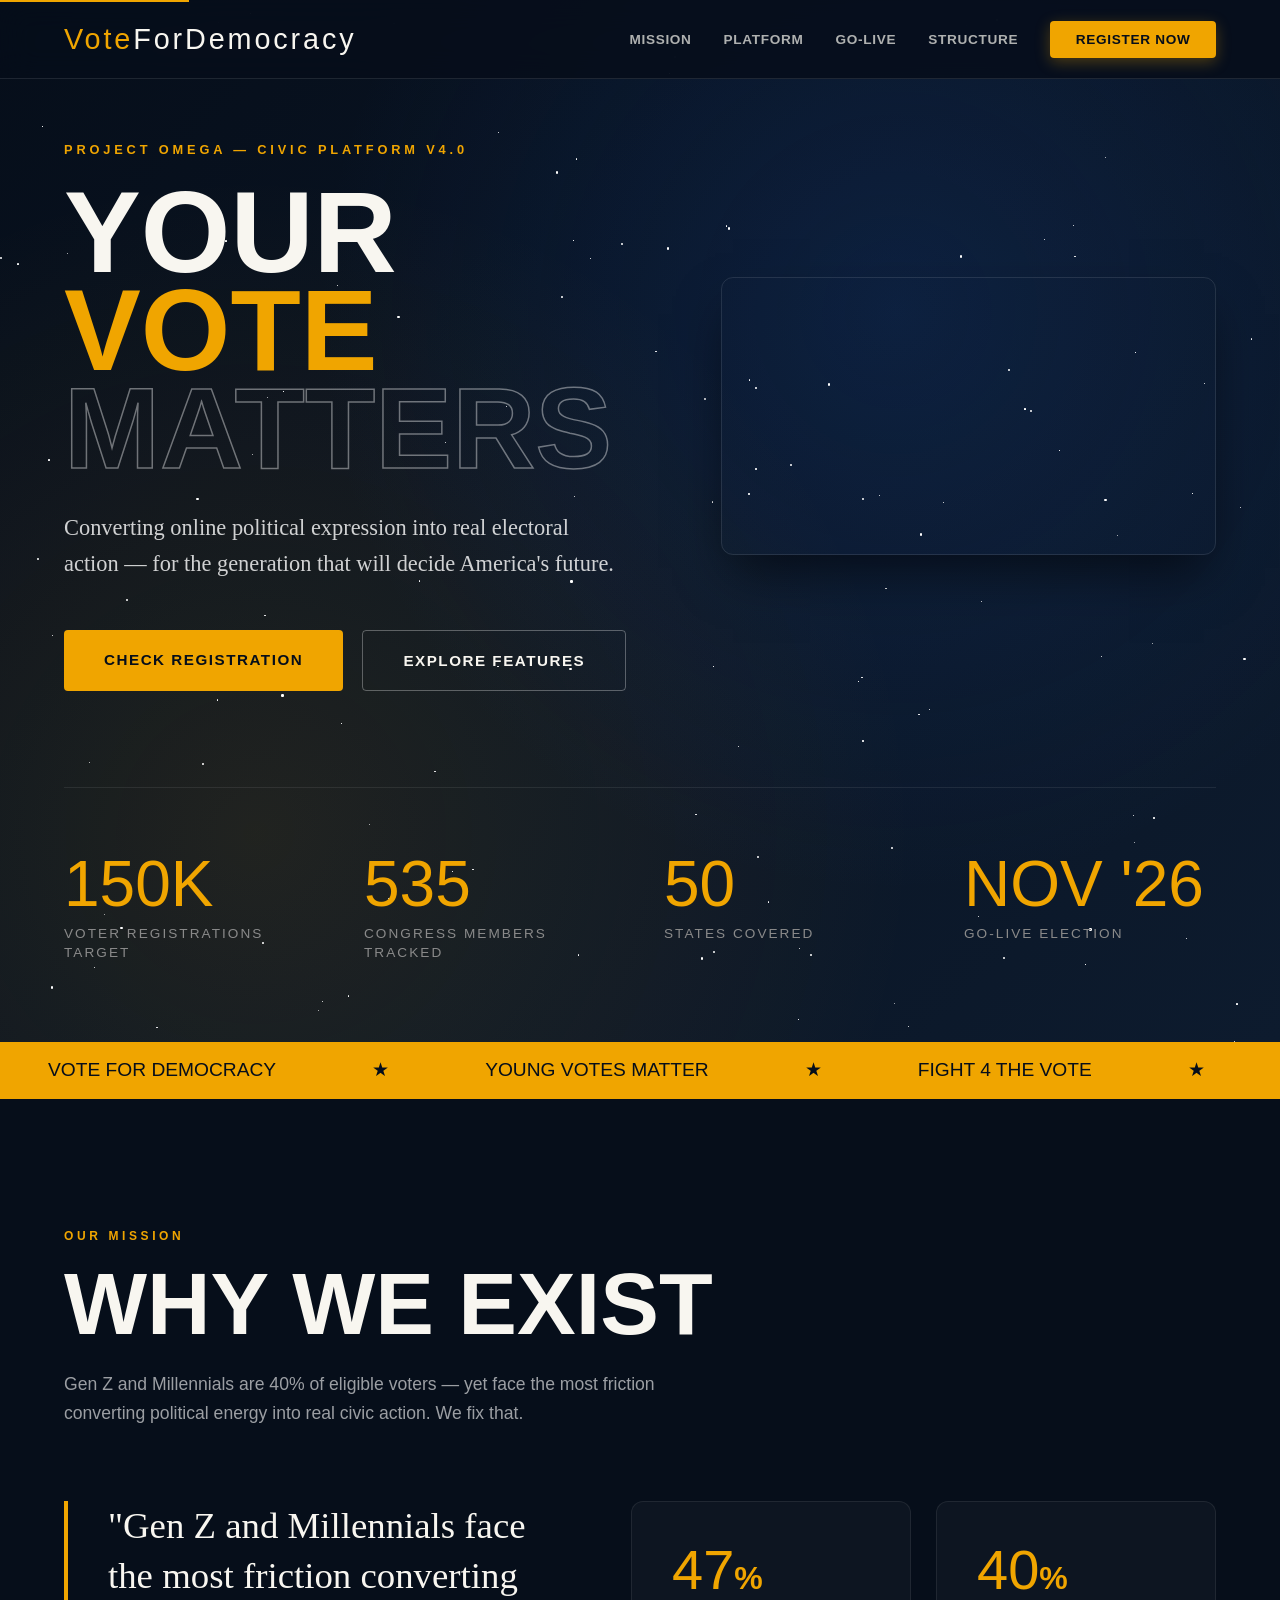
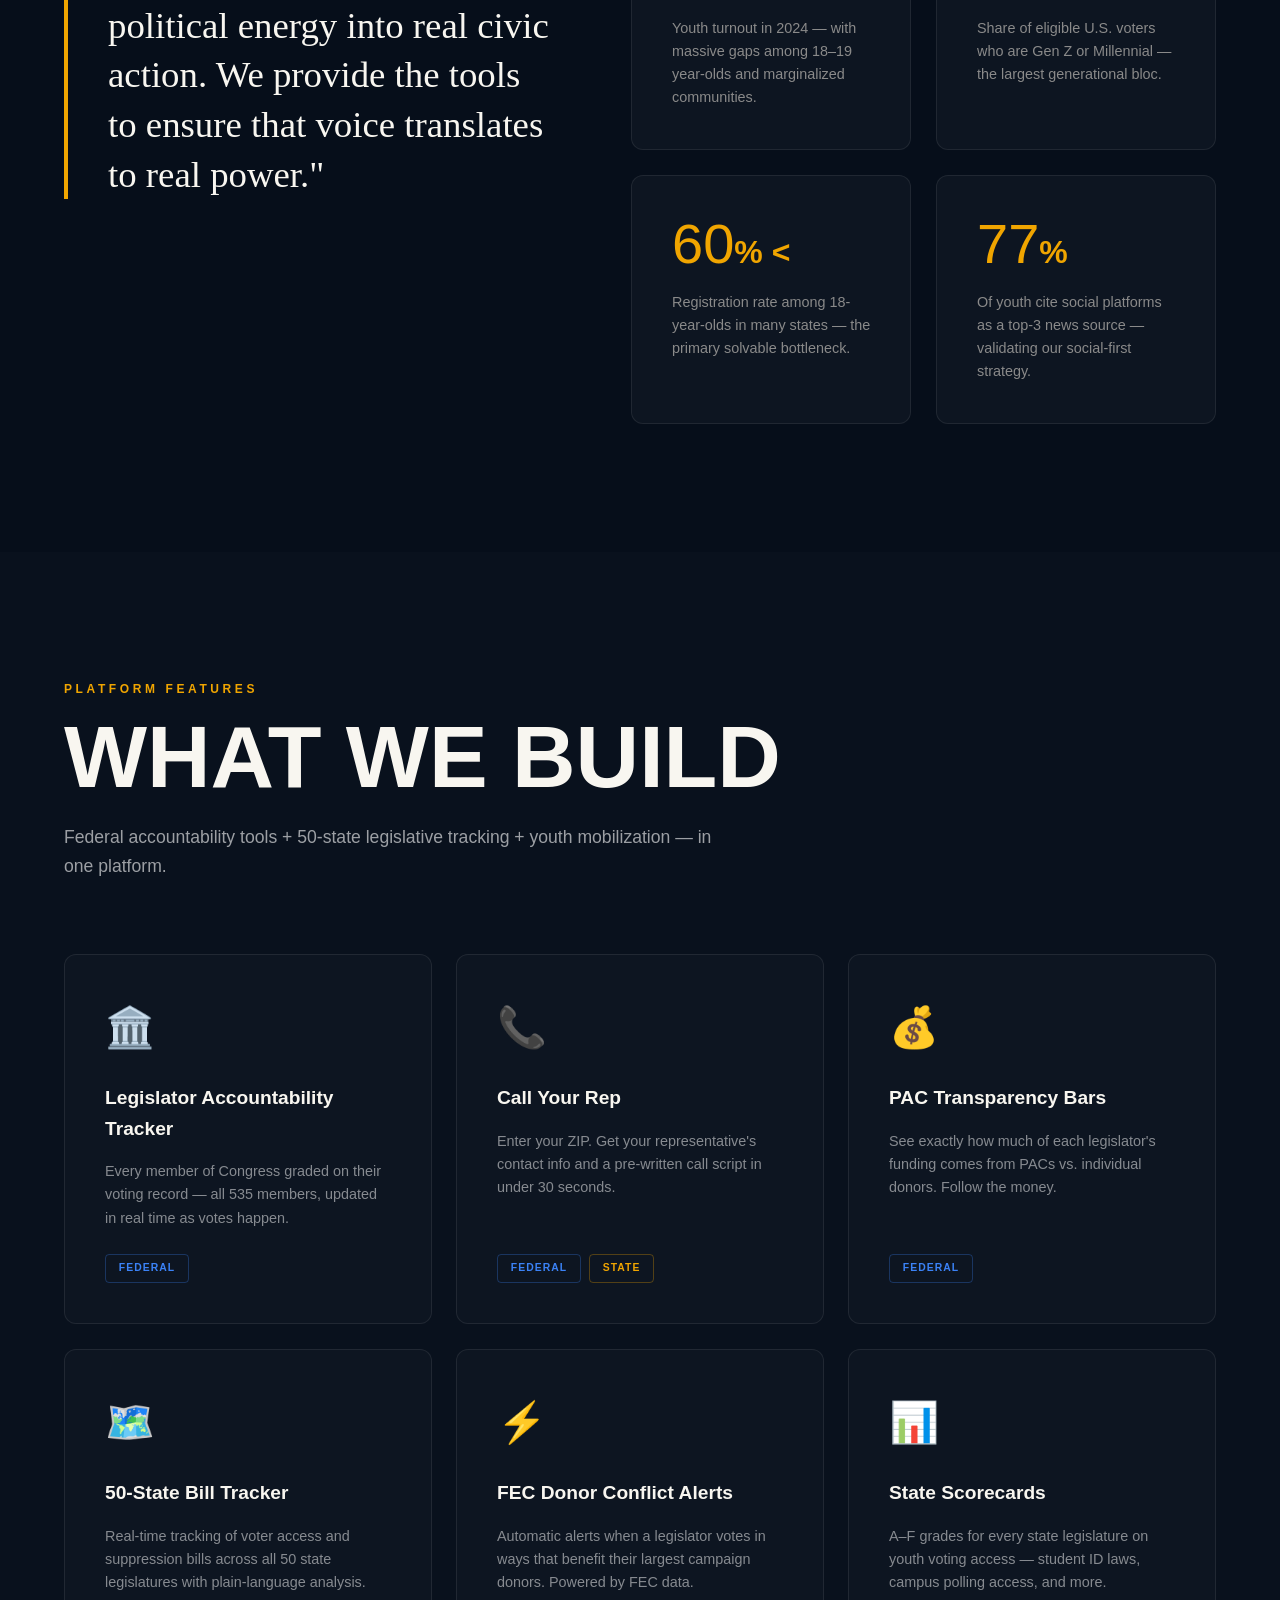
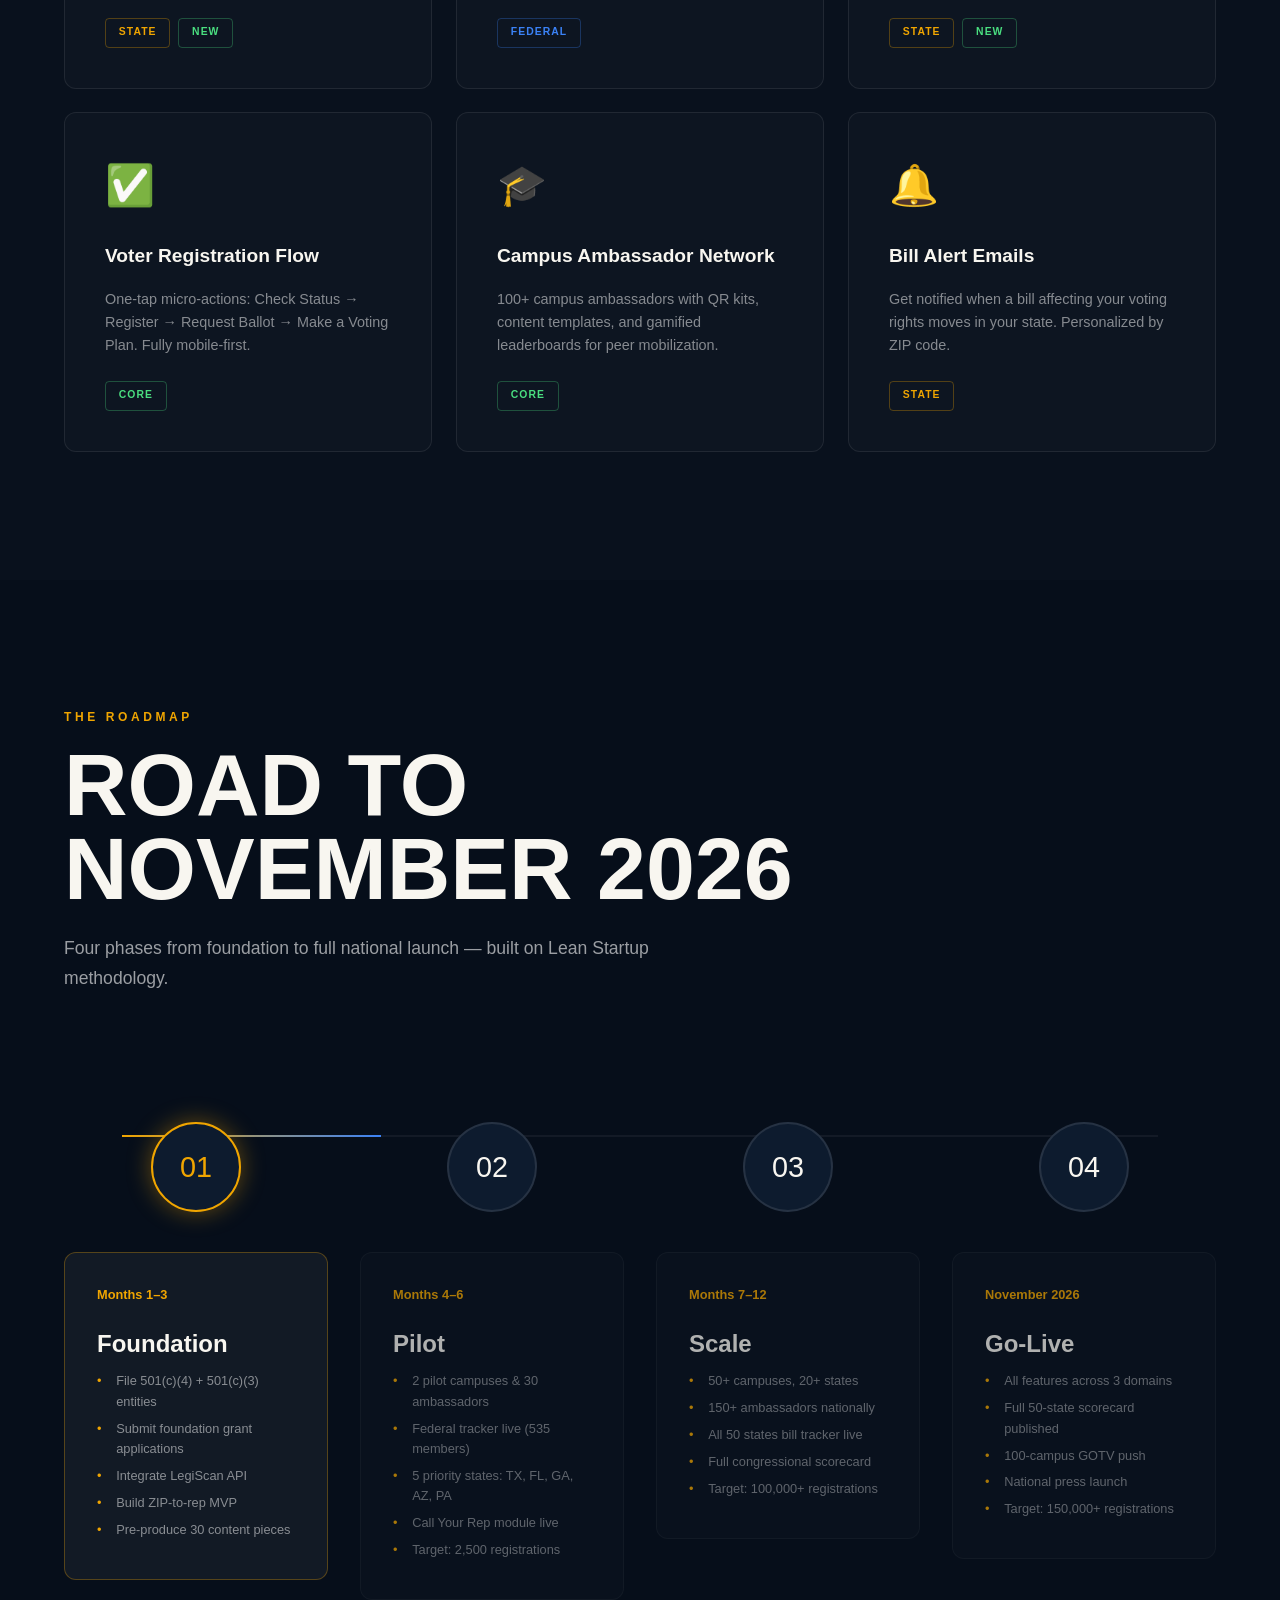
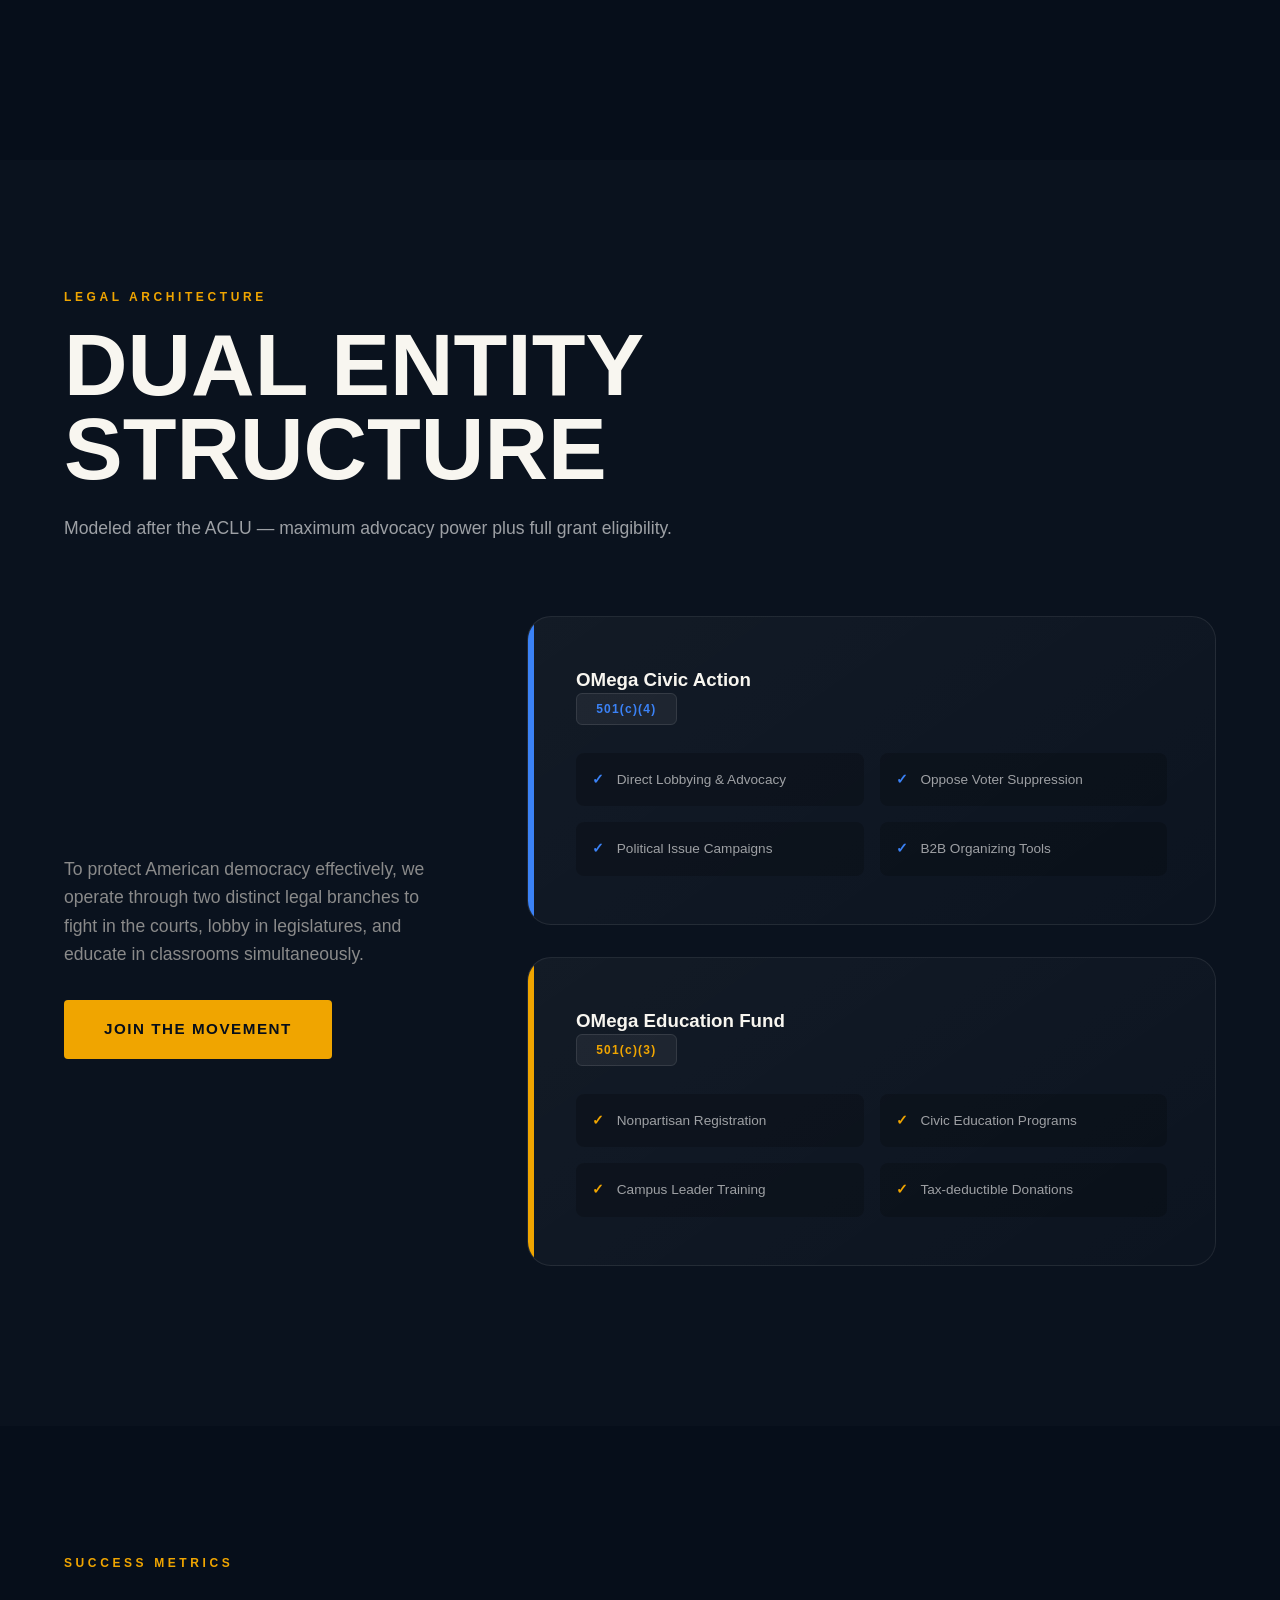
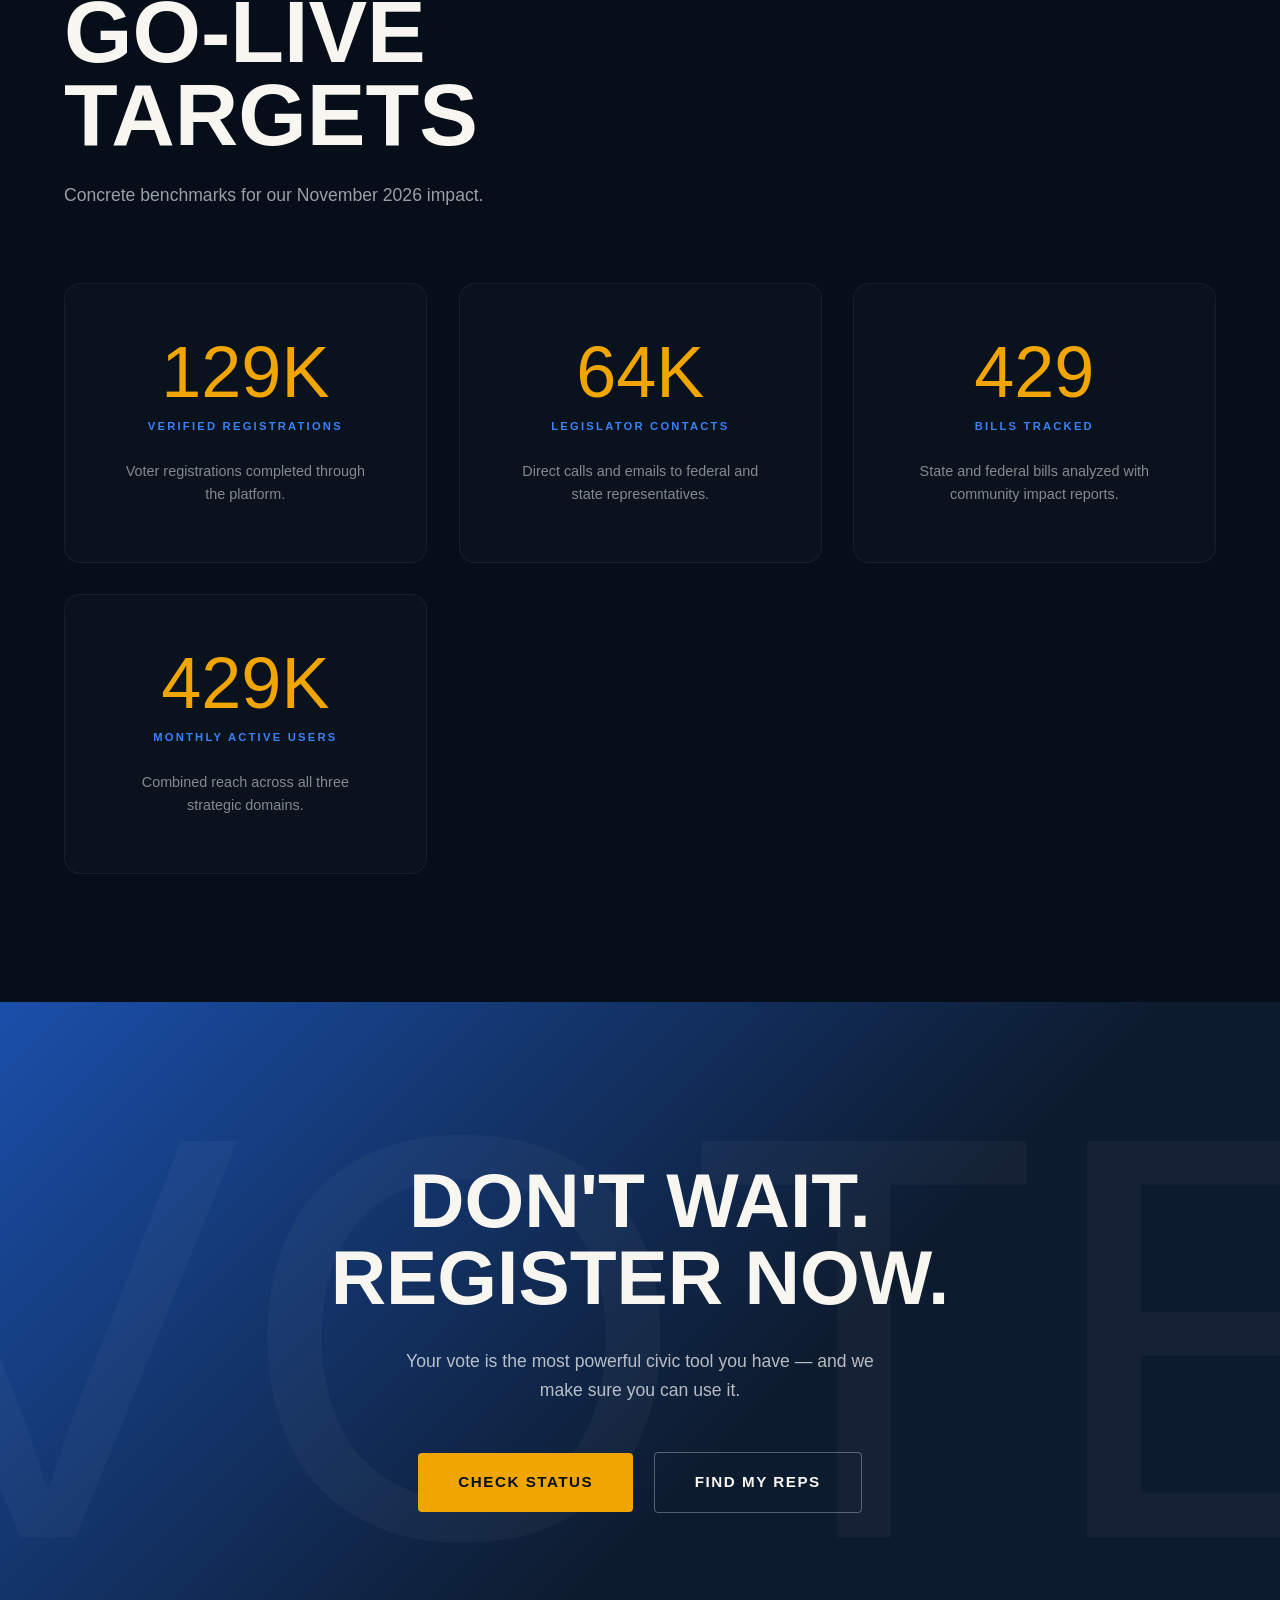
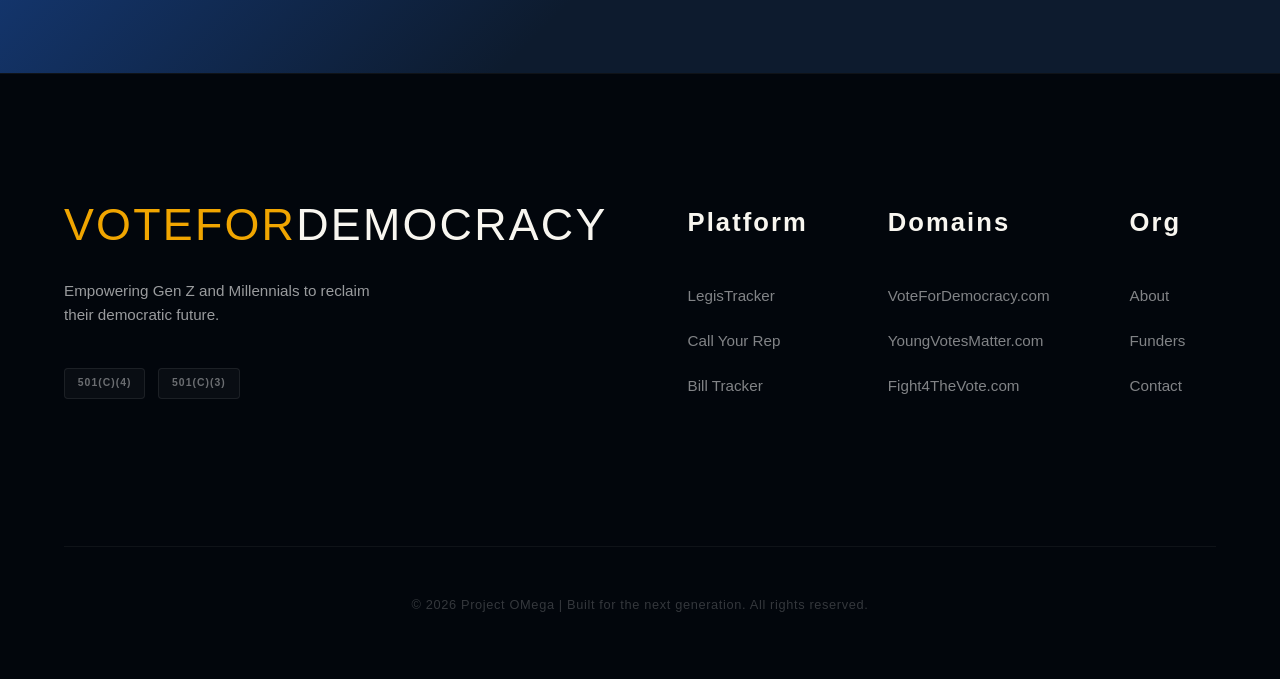
==== index.html @ b483c426 "Add files via upload" ====
<!DOCTYPE html>
<html lang="en">
<head>
    <meta charset="UTF-8">
    <meta name="viewport" content="width=device-width, initial-scale=1.0">
    <meta http-equiv="X-UA-Compatible" content="ie=edge">
    <title>Vote For Democracy | Project OMega</title>
    
    <meta http-equiv="Content-Security-Policy" content="default-src 'self'; font-src 'self' https://fonts.gstatic.com; style-src 'self' 'unsafe-inline' https://fonts.googleapis.com; frame-src https://www.youtube.com; script-src 'self' 'unsafe-inline'; img-src 'self' data: https:;">

    <meta name="description" content="A civic platform converting online political expression into real electoral action for Gen Z and Millennials.">
    <link rel="canonical" href="https://www.youngvotesmatter.com/">
    <meta property="og:title" content="Vote For Democracy | Project OMega">
    <meta property="og:description" content="Empowering the next generation to lead America's electoral future.">
    <meta property="og:type" content="website">
    <meta property="og:url" content="https://www.youngvotesmatter.com/">
    <meta property="og:image" content="https://www.youngvotesmatter.com/assets/og-image.jpg">

    <link rel="preconnect" href="https://fonts.googleapis.com">
    <link rel="preconnect" href="https://fonts.gstatic.com" crossorigin>
    <link rel="preconnect" href="https://www.youtube.com">

    <link href="https://fonts.googleapis.com/css2?family=Bebas+Neue&family=DM+Sans:ital,wght@0,300;0,400;0,500;0,700;1,300&family=Playfair+Display:wght@700;900&display=swap" rel="stylesheet">
    
    <link rel="stylesheet" href="css/style.css">
    
    <script type="application/ld+json">
    {
      "@context": "https://schema.org",
      "@type": "NGO",
      "name": "Project OMega",
      "alternateName": "Vote For Democracy",
      "url": "https://www.youngvotesmatter.com/",
      "description": "Empowering Gen Z and Millennials to reclaim their democratic future through legislative accountability and voter registration.",
      "sameAs": [
        "https://www.instagram.com/yourhandle",
        "https://twitter.com/yourhandle"
      ]
    }
    </script>
</head>
<body>

    <a href="#main-content" class="skip-link">Skip to main content</a>

    <nav id="main-nav">
        <a href="#" class="nav-logo" aria-label="Vote For Democracy Home"><span>Vote</span>ForDemocracy</a>
        <button class="menu-toggle" id="mobile-menu" aria-label="Toggle navigation" aria-expanded="false">
            <span></span><span></span><span></span>
        </button>
        <ul class="nav-links">
            <li><a href="#mission">Mission</a></li>
            <li><a href="#platform">Platform</a></li>
            <li><a href="#roadmap">Go-Live</a></li>
            <li><a href="#structure">Structure</a></li>
            <li><a href="#register" class="nav-cta" target="_blank" rel="noopener noreferrer">Register Now</a></li>
        </ul>
    </nav>

    <main id="main-content">
        <section class="hero" id="home">
            <div class="hero-bg"></div>
            <div class="hero-stars" id="stars-container" aria-hidden="true"></div>
            
            <div style="width: 100%; max-width: 1400px; display: flex; flex-direction: column; align-items: center; position: relative; z-index: 1;">
                <div class="hero-content">
                    <div class="hero-text">
                        <span class="hero-label">Project OMega — Civic Platform v4.0</span>
                        <h1 class="hero-title">YOUR <span class="accent">VOTE</span><br><span class="outline">MATTERS</span></h1>
                        <p class="hero-sub">Converting online political expression into real electoral action — for the generation that will decide America's future.</p>
                        <div class="btn-group">
                            <a href="#register" class="btn btn-primary" target="_blank" rel="noopener noreferrer">Check Registration</a>
                            <a href="#platform" class="btn btn-outline">Explore Features</a>
                        </div>
                    </div>
                    <div class="hero-media">
                        <div class="video-wrapper">
                            <iframe src="https://www.youtube.com/embed/EosrxoSG_Sw" title="Vote For Democracy Campaign Video" frameborder="0" allow="accelerometer; autoplay; clipboard-write; encrypted-media; gyroscope; picture-in-picture" allowfullscreen loading="lazy"></iframe>
                        </div>
                    </div>
                </div>

                <div class="hero-stats">
                    <div class="hero-stat">
                        <div class="num" data-target="150000">0</div>
                        <div class="label">Voter Registrations Target</div>
                    </div>
                    <div class="hero-stat">
                        <div class="num" data-target="535">0</div>
                        <div class="label">Congress Members Tracked</div>
                    </div>
                    <div class="hero-stat">
                        <div class="num" data-target="50">0</div>
                        <div class="label">States Covered</div>
                    </div>
                    <div class="hero-stat">
                        <div class="num" data-animate="false">NOV '26</div>
                        <div class="label">Go-Live Election</div>
                    </div>
                </div>
            </div>
        </section>

        <div class="ticker" aria-hidden="true">
            <div class="ticker-track">
                <span>VOTE FOR DEMOCRACY</span><span>★</span><span>YOUNG VOTES MATTER</span><span>★</span><span>FIGHT 4 THE VOTE</span><span>★</span><span>50 STATES TRACKED</span><span>★</span><span>HOLD POWER ACCOUNTABLE</span><span>★</span>
                <span>VOTE FOR DEMOCRACY</span><span>★</span><span>YOUNG VOTES MATTER</span><span>★</span><span>FIGHT 4 THE VOTE</span><span>★</span><span>50 STATES TRACKED</span><span>★</span><span>HOLD POWER ACCOUNTABLE</span><span>★</span>
            </div>
        </div>

        <section id="mission">
            <div class="section-header reveal">
                <span class="section-label">Our Mission</span>
                <h2 class="section-title">WHY WE EXIST</h2>
                <p class="section-sub">Gen Z and Millennials are 40% of eligible voters — yet face the most friction converting political energy into real civic action. We fix that.</p>
            </div>
            
            <div class="mission-grid">
                <div class="mission-quote reveal">
                    "Gen Z and Millennials face the most friction converting political energy into real civic action. We provide the tools to ensure that voice translates to real power."
                </div>
                <div class="mission-stats">
                    <div class="stat-card reveal">
                        <div class="big" data-target="47">0</div><span style="color:var(--gold); font-size:2rem; font-weight:bold;">%</span>
                        <p>Youth turnout in 2024 — with massive gaps among 18–19 year-olds and marginalized communities.</p>
                    </div>
                    <div class="stat-card reveal">
                        <div class="big" data-target="40">0</div><span style="color:var(--gold); font-size:2rem; font-weight:bold;">%</span>
                        <p>Share of eligible U.S. voters who are Gen Z or Millennial — the largest generational bloc.</p>
                    </div>
                    <div class="stat-card reveal">
                        <div class="big" data-target="60">0</div><span style="color:var(--gold); font-size:2rem; font-weight:bold;">% &lt;</span>
                        <p>Registration rate among 18-year-olds in many states — the primary solvable bottleneck.</p>
                    </div>
                    <div class="stat-card reveal">
                        <div class="big" data-target="77">0</div><span style="color:var(--gold); font-size:2rem; font-weight:bold;">%</span>
                        <p>Of youth cite social platforms as a top-3 news source — validating our social-first strategy.</p>
                    </div>
                </div>
            </div>
        </section>

        <section id="platform" class="features" style="background: rgba(255,255,255,0.01);">
            <div class="section-header reveal">
                <span class="section-label">Platform Features</span>
                <h2 class="section-title">WHAT WE BUILD</h2>
                <p class="section-sub">Federal accountability tools + 50-state legislative tracking + youth mobilization — in one platform.</p>
            </div>
            
            <div class="features-grid">
                <div class="feature-card reveal">
                    <div class="feature-icon" aria-hidden="true">🏛️</div>
                    <h3>Legislator Accountability Tracker</h3>
                    <p>Every member of Congress graded on their voting record — all 535 members, updated in real time as votes happen.</p>
                    <div class="feature-tag-container"><span class="feature-tag">Federal</span></div>
                </div>
                <div class="feature-card reveal">
                    <div class="feature-icon" aria-hidden="true">📞</div>
                    <h3>Call Your Rep</h3>
                    <p>Enter your ZIP. Get your representative's contact info and a pre-written call script in under 30 seconds.</p>
                    <div class="feature-tag-container"><span class="feature-tag">Federal</span><span class="feature-tag state">State</span></div>
                </div>
                <div class="feature-card reveal">
                    <div class="feature-icon" aria-hidden="true">💰</div>
                    <h3>PAC Transparency Bars</h3>
                    <p>See exactly how much of each legislator's funding comes from PACs vs. individual donors. Follow the money.</p>
                    <div class="feature-tag-container"><span class="feature-tag">Federal</span></div>
                </div>
                <div class="feature-card reveal">
                    <div class="feature-icon" aria-hidden="true">🗺️</div>
                    <h3>50-State Bill Tracker</h3>
                    <p>Real-time tracking of voter access and suppression bills across all 50 state legislatures with plain-language analysis.</p>
                    <div class="feature-tag-container"><span class="feature-tag state">State</span><span class="feature-tag new">New</span></div>
                </div>
                <div class="feature-card reveal">
                    <div class="feature-icon" aria-hidden="true">⚡</div>
                    <h3>FEC Donor Conflict Alerts</h3>
                    <p>Automatic alerts when a legislator votes in ways that benefit their largest campaign donors. Powered by FEC data.</p>
                    <div class="feature-tag-container"><span class="feature-tag">Federal</span></div>
                </div>
                <div class="feature-card reveal">
                    <div class="feature-icon" aria-hidden="true">📊</div>
                    <h3>State Scorecards</h3>
                    <p>A–F grades for every state legislature on youth voting access — student ID laws, campus polling access, and more.</p>
                    <div class="feature-tag-container"><span class="feature-tag state">State</span><span class="feature-tag new">New</span></div>
                </div>
                <div class="feature-card reveal">
                    <div class="feature-icon" aria-hidden="true">✅</div>
                    <h3>Voter Registration Flow</h3>
                    <p>One-tap micro-actions: Check Status → Register → Request Ballot → Make a Voting Plan. Fully mobile-first.</p>
                    <div class="feature-tag-container"><span class="feature-tag new">Core</span></div>
                </div>
                <div class="feature-card reveal">
                    <div class="feature-icon" aria-hidden="true">🎓</div>
                    <h3>Campus Ambassador Network</h3>
                    <p>100+ campus ambassadors with QR kits, content templates, and gamified leaderboards for peer mobilization.</p>
                    <div class="feature-tag-container"><span class="feature-tag new">Core</span></div>
                </div>
                <div class="feature-card reveal">
                    <div class="feature-icon" aria-hidden="true">🔔</div>
                    <h3>Bill Alert Emails</h3>
                    <p>Get notified when a bill affecting your voting rights moves in your state. Personalized by ZIP code.</p>
                    <div class="feature-tag-container"><span class="feature-tag state">State</span></div>
                </div>
            </div>
        </section>

        <section id="roadmap">
            <div class="section-header reveal">
                <span class="section-label">The Roadmap</span>
                <h2 class="section-title">ROAD TO NOVEMBER 2026</h2>
                <p class="section-sub">Four phases from foundation to full national launch — built on Lean Startup methodology.</p>
            </div>

            <div class="roadmap-container reveal">
                <div class="roadmap-line"><div class="roadmap-progress" id="roadmap-bar"></div></div>
                <div class="roadmap-grid">
                    <div class="roadmap-step active" tabindex="0" role="button" data-step="1" data-progress="25%">
                        <div class="step-marker">01</div>
                        <div class="step-info">
                            <span class="step-date">Months 1–3</span>
                            <h3 class="step-title">Foundation</h3>
                            <ul class="step-tasks">
                                <li>File 501(c)(4) + 501(c)(3) entities</li>
                                <li>Submit foundation grant applications</li>
                                <li>Integrate LegiScan API</li>
                                <li>Build ZIP-to-rep MVP</li>
                                <li>Pre-produce 30 content pieces</li>
                            </ul>
                        </div>
                    </div>
                    <div class="roadmap-step" tabindex="0" role="button" data-step="2" data-progress="50%">
                        <div class="step-marker">02</div>
                        <div class="step-info">
                            <span class="step-date">Months 4–6</span>
                            <h3 class="step-title">Pilot</h3>
                            <ul class="step-tasks">
                                <li>2 pilot campuses & 30 ambassadors</li>
                                <li>Federal tracker live (535 members)</li>
                                <li>5 priority states: TX, FL, GA, AZ, PA</li>
                                <li>Call Your Rep module live</li>
                                <li>Target: 2,500 registrations</li>
                            </ul>
                        </div>
                    </div>
                    <div class="roadmap-step" tabindex="0" role="button" data-step="3" data-progress="75%">
                        <div class="step-marker">03</div>
                        <div class="step-info">
                            <span class="step-date">Months 7–12</span>
                            <h3 class="step-title">Scale</h3>
                            <ul class="step-tasks">
                                <li>50+ campuses, 20+ states</li>
                                <li>150+ ambassadors nationally</li>
                                <li>All 50 states bill tracker live</li>
                                <li>Full congressional scorecard</li>
                                <li>Target: 100,000+ registrations</li>
                            </ul>
                        </div>
                    </div>
                    <div class="roadmap-step" tabindex="0" role="button" data-step="4" data-progress="100%">
                        <div class="step-marker">04</div>
                        <div class="step-info">
                            <span class="step-date">November 2026</span>
                            <h3 class="step-title">Go-Live</h3>
                            <ul class="step-tasks">
                                <li>All features across 3 domains</li>
                                <li>Full 50-state scorecard published</li>
                                <li>100-campus GOTV push</li>
                                <li>National press launch</li>
                                <li>Target: 150,000+ registrations</li>
                            </ul>
                        </div>
                    </div>
                </div>
            </div>
        </section>

        <section id="structure" style="background: rgba(255,255,255,0.015);">
            <div class="section-header reveal">
                <span class="section-label">Legal Architecture</span>
                <h2 class="section-title">DUAL ENTITY STRUCTURE</h2>
                <p class="section-sub">Modeled after the ACLU — maximum advocacy power plus full grant eligibility.</p>
            </div>

            <div class="structure-container reveal">
                <div class="structure-text">
                    <p style="color: var(--gray); font-size: 1.1rem; margin-bottom: 2rem;">
                        To protect American democracy effectively, we operate through two distinct legal branches to fight in the courts, lobby in legislatures, and educate in classrooms simultaneously.
                    </p>
                    <div class="btn-group"><a href="#register" class="btn btn-primary" target="_blank" rel="noopener noreferrer">Join the Movement</a></div>
                </div>

                <div class="entity-showcase">
                    <div class="entity-panel c4">
                        <div class="panel-header"><h3>OMega Civic Action</h3><span class="panel-badge">501(c)(4)</span></div>
                        <ul class="panel-list">
                            <li>Direct Lobbying & Advocacy</li>
                            <li>Oppose Voter Suppression</li>
                            <li>Political Issue Campaigns</li>
                            <li>B2B Organizing Tools</li>
                        </ul>
                    </div>
                    <div class="entity-panel c3">
                        <div class="panel-header"><h3>OMega Education Fund</h3><span class="panel-badge">501(c)(3)</span></div>
                        <ul class="panel-list">
                            <li>Nonpartisan Registration</li>
                            <li>Civic Education Programs</li>
                            <li>Campus Leader Training</li>
                            <li>Tax-deductible Donations</li>
                        </ul>
                    </div>
                </div>
            </div>
        </section>

        <section id="kpis">
            <div class="section-header reveal">
                <span class="section-label">Success Metrics</span>
                <h2 class="section-title">GO-LIVE TARGETS</h2>
                <p class="section-sub">Concrete benchmarks for our November 2026 impact.</p>
            </div>
            
            <div class="kpi-grid">
                <div class="kpi-card reveal">
                    <div class="kpi-num" data-target="150000">0</div>
                    <div class="kpi-unit">Verified Registrations</div>
                    <p class="kpi-label">Voter registrations completed through the platform.</p>
                </div>
                <div class="kpi-card reveal">
                    <div class="kpi-num" data-target="75000">0</div>
                    <div class="kpi-unit">Legislator Contacts</div>
                    <p class="kpi-label">Direct calls and emails to federal and state representatives.</p>
                </div>
                <div class="kpi-card reveal">
                    <div class="kpi-num" data-target="500">0</div>
                    <div class="kpi-unit">Bills Tracked</div>
                    <p class="kpi-label">State and federal bills analyzed with community impact reports.</p>
                </div>
                <div class="kpi-card reveal">
                    <div class="kpi-num" data-target="500000">0</div>
                    <div class="kpi-unit">Monthly Active Users</div>
                    <p class="kpi-label">Combined reach across all three strategic domains.</p>
                </div>
            </div>
        </section>

        <section class="cta-section" id="register">
            <h2 class="reveal" style="font-family:'Bebas Neue', sans-serif; font-size: clamp(3rem, 6vw, 5rem); line-height: 1;">DON'T WAIT.<br>REGISTER NOW.</h2>
            <p class="reveal" style="font-size:1.1rem; color:rgba(255,255,255,0.7); margin: 2rem auto 3rem; max-width:500px;">Your vote is the most powerful civic tool you have — and we make sure you can use it.</p>
            <div class="actions reveal">
                <a href="#" class="btn btn-primary" target="_blank" rel="noopener noreferrer">Check Status</a>
                <a href="#" class="btn btn-outline" style="margin-left:1rem;" target="_blank" rel="noopener noreferrer">Find My Reps</a>
            </div>
        </section>
    </main>

    <footer>
        <div class="footer-grid">
            <div class="footer-brand">
                <div class="logo">
                    <span class="gold">VOTEFOR</span><span class="white">DEMOCRACY</span>
                </div>
                <p>Empowering Gen Z and Millennials to reclaim their democratic future.</p>
                <div class="footer-pills">
                    <span class="footer-pill">501(c)(4)</span>
                    <span class="footer-pill">501(c)(3)</span>
                </div>
            </div>
            
            <div class="footer-col">
                <h4>Platform</h4>
                <ul>
                    <li><a href="#">LegisTracker</a></li>
                    <li><a href="#">Call Your Rep</a></li>
                    <li><a href="#">Bill Tracker</a></li>
                </ul>
            </div>
            
            <div class="footer-col">
                <h4>Domains</h4>
                <ul>
                    <li><a href="#">VoteForDemocracy.com</a></li>
                    <li><a href="#">YoungVotesMatter.com</a></li>
                    <li><a href="#">Fight4TheVote.com</a></li>
                </ul>
            </div>
            
            <div class="footer-col">
                <h4>Org</h4>
                <ul>
                    <li><a href="#">About</a></li>
                    <li><a href="#">Funders</a></li>
                    <li><a href="#">Contact</a></li>
                </ul>
            </div>
        </div>
        
        <div class="footer-bottom">
            © 2026 Project OMega | Built for the next generation. All rights reserved.
        </div>
    </footer>

    <script src="js/main.js" defer></script>
</body>
</html>
---- css/style.css ----
:root {
    --navy: #0d1b2e;
    --blue: #1a4faa;
    --sky: #3b82f6;
    --gold: #f0a500;
    --red: #c0392b;
    --white: #f8f6f0;
    --cream: #ede9df;
    --gray: #8a8a8a;
    --dark: #060e1a;
    --glass: rgba(255, 255, 255, 0.05);
    --transition: all 0.4s cubic-bezier(0.4, 0, 0.2, 1);
}

/* Base Styles */
*, *::before, *::after { box-sizing: border-box; margin: 0; padding: 0; }
html { scroll-behavior: smooth; }
body {
    background: var(--dark);
    color: var(--white);
    font-family: 'DM Sans', sans-serif;
    font-weight: 300;
    overflow-x: hidden;
    line-height: 1.6;
    -webkit-tap-highlight-color: transparent;
}

/* Accessibility: Skip to Content Link */
.skip-link {
    position: absolute;
    top: -40px;
    left: 0;
    background: var(--gold);
    color: var(--dark);
    padding: 8px 16px;
    z-index: 2000;
    font-weight: bold;
    transition: top 0.3s ease;
}
.skip-link:focus { top: 0; }

/* Focus outline for accessibility */
*:focus-visible {
    outline: 2px dashed var(--gold);
    outline-offset: 4px;
}

/* Navigation */
nav {
    position: fixed; top: 0; left: 0; right: 0; z-index: 1000;
    display: flex; align-items: center; justify-content: space-between;
    padding: 1rem 5%;
    background: rgba(6, 14, 26, 0.85);
    backdrop-filter: blur(15px);
    -webkit-backdrop-filter: blur(15px);
    border-bottom: 1px solid rgba(255, 255, 255, 0.1);
    transition: var(--transition);
}
.nav-logo {
    font-family: 'Bebas Neue', sans-serif;
    font-size: 1.8rem;
    letter-spacing: 0.1em;
    color: var(--white);
    text-decoration: none;
    z-index: 1001;
}
.nav-logo span { color: var(--gold); }

.nav-links { display: flex; gap: 2rem; list-style: none; align-items: center; }
.nav-links a {
    color: rgba(248, 246, 240, 0.7);
    text-decoration: none;
    font-size: 0.85rem;
    font-weight: 600;
    letter-spacing: 0.05em;
    text-transform: uppercase;
    transition: var(--transition);
}
.nav-links a:hover { color: var(--gold); }

.nav-cta {
    background: var(--gold);
    color: var(--dark) !important;
    padding: 0.7rem 1.6rem;
    border-radius: 4px;
    box-shadow: 0 4px 15px rgba(240, 165, 0, 0.3);
    font-weight: 700;
}

/* Mobile Toggle */
.menu-toggle {
    display: none;
    flex-direction: column;
    gap: 5px;
    cursor: pointer;
    z-index: 1001;
    background: none;
    border: none;
    padding: 0.5rem;
}
.menu-toggle span { width: 25px; height: 2px; background: var(--white); transition: var(--transition); display: block; }
.menu-toggle.active span:nth-child(1) { transform: translateY(7px) rotate(45deg); }
.menu-toggle.active span:nth-child(2) { opacity: 0; }
.menu-toggle.active span:nth-child(3) { transform: translateY(-7px) rotate(-45deg); }

/* Hero Section */
.hero {
    min-height: 100vh;
    display: flex; 
    flex-direction: column; 
    justify-content: center;
    align-items: center;
    padding: 140px 5% 80px;
    position: relative;
    overflow: hidden;
}
.hero-bg {
    position: absolute; inset: 0;
    background: 
        radial-gradient(circle at 70% 30%, rgba(26, 79, 170, 0.2), transparent 50%),
        radial-gradient(circle at 20% 80%, rgba(240, 165, 0, 0.1), transparent 50%),
        linear-gradient(135deg, #060e1a 0%, #0d1b2e 100%);
    z-index: -1;
}
.hero-stars { position: absolute; inset: 0; pointer-events: none; }
.star {
    position: absolute; background: white; border-radius: 50%;
    animation: twinkle var(--d) ease-in-out infinite;
}
@keyframes twinkle {
    0%, 100% { opacity: 0.3; transform: scale(1); }
    50% { opacity: 1; transform: scale(1.5); }
}

.hero-content {
    display: grid;
    grid-template-columns: 1.2fr 1fr;
    gap: 4rem;
    align-items: center;
    width: 100%;
    max-width: 1400px;
    position: relative;
    z-index: 1;
}
.hero-label {
    font-size: 0.8rem; font-weight: 700; letter-spacing: 0.3em;
    text-transform: uppercase; color: var(--gold);
    margin-bottom: 1.5rem; display: block;
}
.hero-title {
    font-family: 'Bebas Neue', sans-serif;
    font-size: clamp(3.5rem, 9vw, 8.5rem);
    line-height: 0.85;
    margin-bottom: 2rem;
}
.hero-title .accent { color: var(--gold); }
.hero-title .outline { -webkit-text-stroke: 1.5px rgba(255, 255, 255, 0.4); color: transparent; }
.hero-sub {
    font-family: 'Playfair Display', serif;
    font-size: clamp(1.1rem, 2vw, 1.4rem);
    color: rgba(255, 255, 255, 0.8);
    margin-bottom: 3rem; max-width: 550px;
}

/* Hero Stats */
.hero-stats {
    display: flex; 
    justify-content: space-between;
    align-items: flex-start;
    gap: 3rem; 
    margin-top: 6rem;
    width: 100%;
    max-width: 1400px;
    padding-top: 4rem;
    border-top: 1px solid rgba(255, 255, 255, 0.08);
    flex-wrap: wrap;
    position: relative;
    z-index: 1;
}
.hero-stat { flex: 1; min-width: 200px; text-align: left; }
.hero-stat .num {
    font-family: 'Bebas Neue', sans-serif;
    font-size: clamp(3rem, 5vw, 4.5rem); 
    color: var(--gold); 
    line-height: 1;
}
.hero-stat .label {
    font-size: 0.85rem; color: var(--gray); text-transform: uppercase; 
    letter-spacing: 0.15em; margin-top: 0.5rem; line-height: 1.4;
}

/* Buttons */
.btn-group { display: flex; gap: 1.2rem; flex-wrap: wrap; }
.btn {
    padding: 1.1rem 2.5rem;
    font-size: 0.95rem; font-weight: 700;
    text-transform: uppercase; letter-spacing: 0.1em;
    text-decoration: none; border-radius: 4px;
    transition: var(--transition); display: inline-block;
    text-align: center; min-width: 180px;
}
.btn-primary { background: var(--gold); color: var(--dark); border: none; cursor: pointer; }
.btn-outline { border: 1px solid rgba(255, 255, 255, 0.3); color: var(--white); cursor: pointer; }
.btn:hover { transform: translateY(-3px); box-shadow: 0 10px 20px rgba(0,0,0,0.4); }

/* Video Container */
.video-wrapper {
    position: relative; border-radius: 12px; overflow: hidden;
    border: 1px solid rgba(255, 255, 255, 0.1);
    box-shadow: 0 25px 50px -12px rgba(0, 0, 0, 0.6);
    aspect-ratio: 16 / 9; 
    width: 100%;
}
.video-wrapper iframe { position: absolute; top: 0; left: 0; width: 100%; height: 100%; }

/* Ticker */
.ticker { background: var(--gold); padding: 0.8rem 0; overflow: hidden; white-space: nowrap; }
.ticker-track { display: inline-block; animation: scroll 40s linear infinite; }
.ticker-track span { font-family: 'Bebas Neue', sans-serif; font-size: 1.2rem; color: var(--dark); margin: 0 3rem; }
@keyframes scroll { from { transform: translateX(0); } to { transform: translateX(-50%); } }

/* Sections General */
section { padding: 8rem 5%; position: relative; }
.section-header { margin-bottom: 4.5rem; max-width: 800px; }
.section-label {
    color: var(--gold); font-weight: 700; letter-spacing: 0.3em;
    text-transform: uppercase; font-size: 0.75rem; margin-bottom: 1rem; display: block;
}
.section-title { font-family: 'Bebas Neue', sans-serif; font-size: clamp(2.8rem, 7vw, 5.5rem); line-height: 0.95; margin-bottom: 1.5rem; }
.section-sub { font-size: 1.1rem; color: rgba(255, 255, 255, 0.6); max-width: 650px; line-height: 1.7; }

/* Why We Exist */
.mission-grid { display: grid; grid-template-columns: 1fr 1.2fr; gap: 5rem; align-items: flex-start; margin-top: 4rem; }
.mission-quote {
    font-family: 'Playfair Display', serif;
    font-size: clamp(1.5rem, 3vw, 2.3rem); line-height: 1.35;
    color: var(--white); border-left: 4px solid var(--gold); padding-left: 2.5rem;
}
.mission-stats { display: grid; grid-template-columns: 1fr 1fr; gap: 1.5rem; }
.stat-card {
    background: rgba(255,255,255,0.03); border: 1px solid rgba(255,255,255,0.08);
    border-radius: 12px; padding: 2.5rem; transition: var(--transition);
    will-change: transform, border-color;
}
.stat-card:hover { border-color: var(--gold); transform: translateY(-5px); background: rgba(255,255,255,0.06); }
.stat-card .big { font-family: 'Bebas Neue', sans-serif; font-size: 3.5rem; color: var(--gold); line-height: 1; display: inline-block; }
.stat-card p { font-size: 0.9rem; color: var(--gray); margin-top: 0.8rem; }

/* Features Section */
.features-grid { display: grid; grid-template-columns: repeat(auto-fill, minmax(320px, 1fr)); gap: 1.5rem; margin-top: 4rem; }
.feature-card {
    padding: 2.5rem; background: rgba(255, 255, 255, 0.02); border: 1px solid rgba(255, 255, 255, 0.08);
    border-radius: 12px; transition: var(--transition); display: flex; flex-direction: column; height: 100%;
    will-change: transform, border-color;
}
.feature-card:hover { background: rgba(26, 79, 170, 0.08); border-color: var(--gold); transform: translateY(-5px); }
.feature-icon { font-size: 2.5rem; margin-bottom: 1.5rem; display: block; }
.feature-card h3 { font-size: 1.2rem; color: var(--white); margin-bottom: 1rem; font-weight: 700; }
.feature-card p { font-size: 0.9rem; color: rgba(255, 255, 255, 0.5); line-height: 1.6; flex-grow: 1; margin-bottom: 1.5rem; }
.feature-tag-container { display: flex; gap: 0.5rem; flex-wrap: wrap; margin-top: auto; }
.feature-tag {
    font-size: 0.65rem; font-weight: 700; letter-spacing: 0.1em; text-transform: uppercase;
    color: var(--sky); border: 1px solid rgba(59, 130, 246, 0.3); padding: 0.35rem 0.8rem; border-radius: 4px;
}
.feature-tag.state { color: var(--gold); border-color: rgba(240, 165, 0, 0.3); }
.feature-tag.new { color: #4ade80; border-color: rgba(74,222,128,0.3); }

/* Interactive Roadmap */
.roadmap-container { position: relative; margin-top: 6rem; padding: 2rem 0; }
.roadmap-line { position: absolute; top: 45px; left: 5%; right: 5%; height: 2px; background: rgba(255,255,255,0.05); z-index: 0; }
.roadmap-progress { position: absolute; top: 0; left: 0; height: 100%; background: linear-gradient(90deg, var(--gold), var(--sky)); width: 25%; transition: width 1s ease; }
.roadmap-grid { display: grid; grid-template-columns: repeat(4, 1fr); gap: 2rem; position: relative; z-index: 1; }
.roadmap-step { cursor: pointer; transition: var(--transition); }
.step-marker {
    width: 90px; height: 90px; background: var(--navy); border: 2px solid rgba(255,255,255,0.1); border-radius: 50%;
    margin: 0 auto 2.5rem; display: flex; align-items: center; justify-content: center; font-family: 'Bebas Neue', sans-serif;
    font-size: 1.8rem; color: var(--white); transition: var(--transition);
}
.roadmap-step.active .step-marker { border-color: var(--gold); color: var(--gold); box-shadow: 0 0 25px rgba(240, 165, 0, 0.4); }
.step-info { background: rgba(255,255,255,0.02); border: 1px solid rgba(255,255,255,0.05); border-radius: 12px; padding: 2rem; opacity: 0.7; transition: var(--transition); }
.roadmap-step:hover .step-info, .roadmap-step.active .step-info { opacity: 1; background: rgba(255,255,255,0.05); border-color: rgba(240,165,0,0.3); }
.step-title { font-family: 'Bebas Neue', sans-serif; font-size: 1.5rem; margin-bottom: 0.5rem; color: var(--white); }
.step-date { color: var(--gold); font-weight: 700; font-size: 0.8rem; margin-bottom: 1.2rem; display: block; }
.step-tasks { list-style: none; text-align: left; }
.step-tasks li { font-size: 0.8rem; color: rgba(255,255,255,0.5); padding-left: 1.2rem; position: relative; margin-bottom: 0.4rem; }
.step-tasks li::before { content: "•"; position: absolute; left: 0; color: var(--gold); }

/* Dual Entity Showroom */
.structure-container { display: grid; grid-template-columns: 1fr 1.8fr; gap: 5rem; align-items: center; margin-top: 4rem; }
.entity-panel {
    background: linear-gradient(145deg, rgba(255,255,255,0.04) 0%, rgba(255,255,255,0.01) 100%);
    border: 1px solid rgba(255,255,255,0.08); border-radius: 24px; padding: 3rem; margin-bottom: 2rem;
    position: relative; overflow: hidden; transition: var(--transition);
    will-change: transform;
}
.entity-panel:hover { border-color: rgba(255,255,255,0.2); transform: scale(1.01); background: rgba(255,255,255,0.03); }
.entity-panel::before { content: ''; position: absolute; top: 0; left: 0; width: 6px; height: 100%; background: var(--gold); }
.entity-panel.c4::before { background: var(--sky); }
.panel-badge { background: rgba(255,255,255,0.05); border: 1px solid rgba(255,255,255,0.1); padding: 0.5rem 1.2rem; border-radius: 6px; font-weight: 700; color: var(--gold); font-size: 0.75rem; letter-spacing: 0.1em; }
.c4 .panel-badge { color: var(--sky); }
.panel-list { list-style: none; display: grid; grid-template-columns: 1fr 1fr; gap: 1rem; margin-top: 2rem; }
.panel-list li { font-size: 0.85rem; color: rgba(255,255,255,0.6); padding: 1rem; background: rgba(0,0,0,0.2); border-radius: 8px; display: flex; align-items: center; gap: 0.8rem; }
.panel-list li::before { content: "✓"; color: var(--gold); font-weight: bold; }
.c4 .panel-list li::before { color: var(--sky); }

/* Go-Live Targets */
.kpi-grid { display: grid; grid-template-columns: repeat(auto-fit, minmax(280px, 1fr)); gap: 2rem; margin-top: 4rem; }
.kpi-card { 
    background: rgba(255, 255, 255, 0.02); border: 1px solid rgba(255, 255, 255, 0.05); border-radius: 16px; padding: 3.5rem 2rem; 
    text-align: center; transition: var(--transition);
    will-change: transform, border-color;
}
.kpi-card:hover { border-color: var(--gold); transform: translateY(-8px); background: rgba(255, 255, 255, 0.04); }
.kpi-num { font-family: 'Bebas Neue', sans-serif; font-size: 4.5rem; color: var(--gold); line-height: 0.9; margin-bottom: 0.8rem; }
.kpi-unit { font-size: 0.7rem; font-weight: 700; letter-spacing: 0.2em; color: var(--sky); text-transform: uppercase; margin-bottom: 1.5rem; }
.kpi-label { font-size: 0.9rem; color: rgba(255, 255, 255, 0.5); line-height: 1.6; max-width: 240px; margin: 0 auto; }

/* CTA */
.cta-section { background: linear-gradient(135deg, var(--blue) 0%, #0d1b2e 60%); text-align: center; padding: 10rem 5%; position: relative; overflow: hidden; }
.cta-section::before { content: 'VOTE'; position: absolute; font-family: 'Bebas Neue', sans-serif; font-size: 45vw; color: rgba(255,255,255,0.03); top: 50%; left: 50%; transform: translate(-50%, -50%); pointer-events: none; }

/* Footer */
footer {
    background: #02060c;
    padding: 8rem 5% 4rem;
    border-top: 1px solid rgba(255, 255, 255, 0.05);
}
.footer-grid {
    display: grid;
    grid-template-columns: 2fr repeat(3, 1fr);
    gap: 5rem;
    max-width: 1400px;
    margin: 0 auto;
}
.footer-brand .logo {
    font-family: 'Bebas Neue', sans-serif;
    font-size: 2.8rem;
    line-height: 1;
    margin-bottom: 2rem;
    letter-spacing: 0.05em;
}
.footer-brand .logo span.gold { color: var(--gold); }
.footer-brand .logo span.white { color: var(--white); }

.footer-brand p {
    font-size: 0.95rem;
    color: rgba(255, 255, 255, 0.6);
    margin-bottom: 2.5rem;
    max-width: 320px;
    line-height: 1.6;
}

.footer-pills { display: flex; gap: 0.8rem; }
.footer-pill {
    font-size: 0.65rem; font-weight: 700; text-transform: uppercase; letter-spacing: 0.1em;
    color: rgba(255, 255, 255, 0.4); background: rgba(255, 255, 255, 0.03);
    border: 1px solid rgba(255, 255, 255, 0.08); padding: 0.4rem 0.8rem; border-radius: 4px;
}

.footer-col h4 {
    font-family: 'Bebas Neue', sans-serif; font-size: 1.6rem; color: var(--white); margin-bottom: 2.5rem; letter-spacing: 0.08em;
}
.footer-col ul { list-style: none; }
.footer-col li { margin-bottom: 1.2rem; }
.footer-col a {
    color: rgba(255, 255, 255, 0.5); text-decoration: none; font-size: 0.95rem; transition: var(--transition); display: inline-block;
}
.footer-col a:hover { color: var(--gold); transform: translateX(5px); }

.footer-bottom {
    margin-top: 8rem; padding-top: 3rem; border-top: 1px solid rgba(255, 255, 255, 0.05);
    text-align: center; color: rgba(255, 255, 255, 0.2); font-size: 0.8rem; letter-spacing: 0.05em;
}

/* Reveal Animation */
.reveal { opacity: 0; transform: translateY(30px); transition: opacity 0.8s ease, transform 0.8s ease; }
.reveal.active { opacity: 1; transform: translateY(0); }

/* Responsive Fixes */
@media (max-width: 1100px) {
    .hero-content, .structure-container, .mission-grid, .footer-grid { grid-template-columns: 1fr; text-align: center; }
    .hero-stats { justify-content: center; }
    .mission-quote { border-left: none; border-bottom: 4px solid var(--gold); padding: 0 0 2rem 0; margin-bottom: 3rem; }
    .panel-list { grid-template-columns: 1fr; }
    .roadmap-grid { grid-template-columns: 1fr; gap: 4rem; }
    .roadmap-line { display: none; }
    .footer-brand p { margin: 0 auto 2.5rem; }
    .footer-pills { justify-content: center; }
    .footer-grid { gap: 4rem; }
}

@media (max-width: 768px) {
    nav { padding: 1rem 5%; }
    .nav-links { 
        position: absolute; top: 100%; left: 0; width: 100%;
        background: rgba(6, 14, 26, 0.98); padding: 2rem 5%;
        flex-direction: column; align-items: flex-start;
        clip-path: polygon(0 0, 100% 0, 100% 0, 0 0);
        transition: clip-path 0.4s ease-in-out;
        border-bottom: 1px solid rgba(255, 255, 255, 0.1);
    }
    .nav-links.active { clip-path: polygon(0 0, 100% 0, 100% 100%, 0 100%); }
    .nav-links a { font-size: 1.1rem; padding: 0.5rem 0; width: 100%; display: block; }
    .menu-toggle { display: flex; }
    section { padding: 5rem 5%; }
    .hero-stats { gap: 2rem; }
}
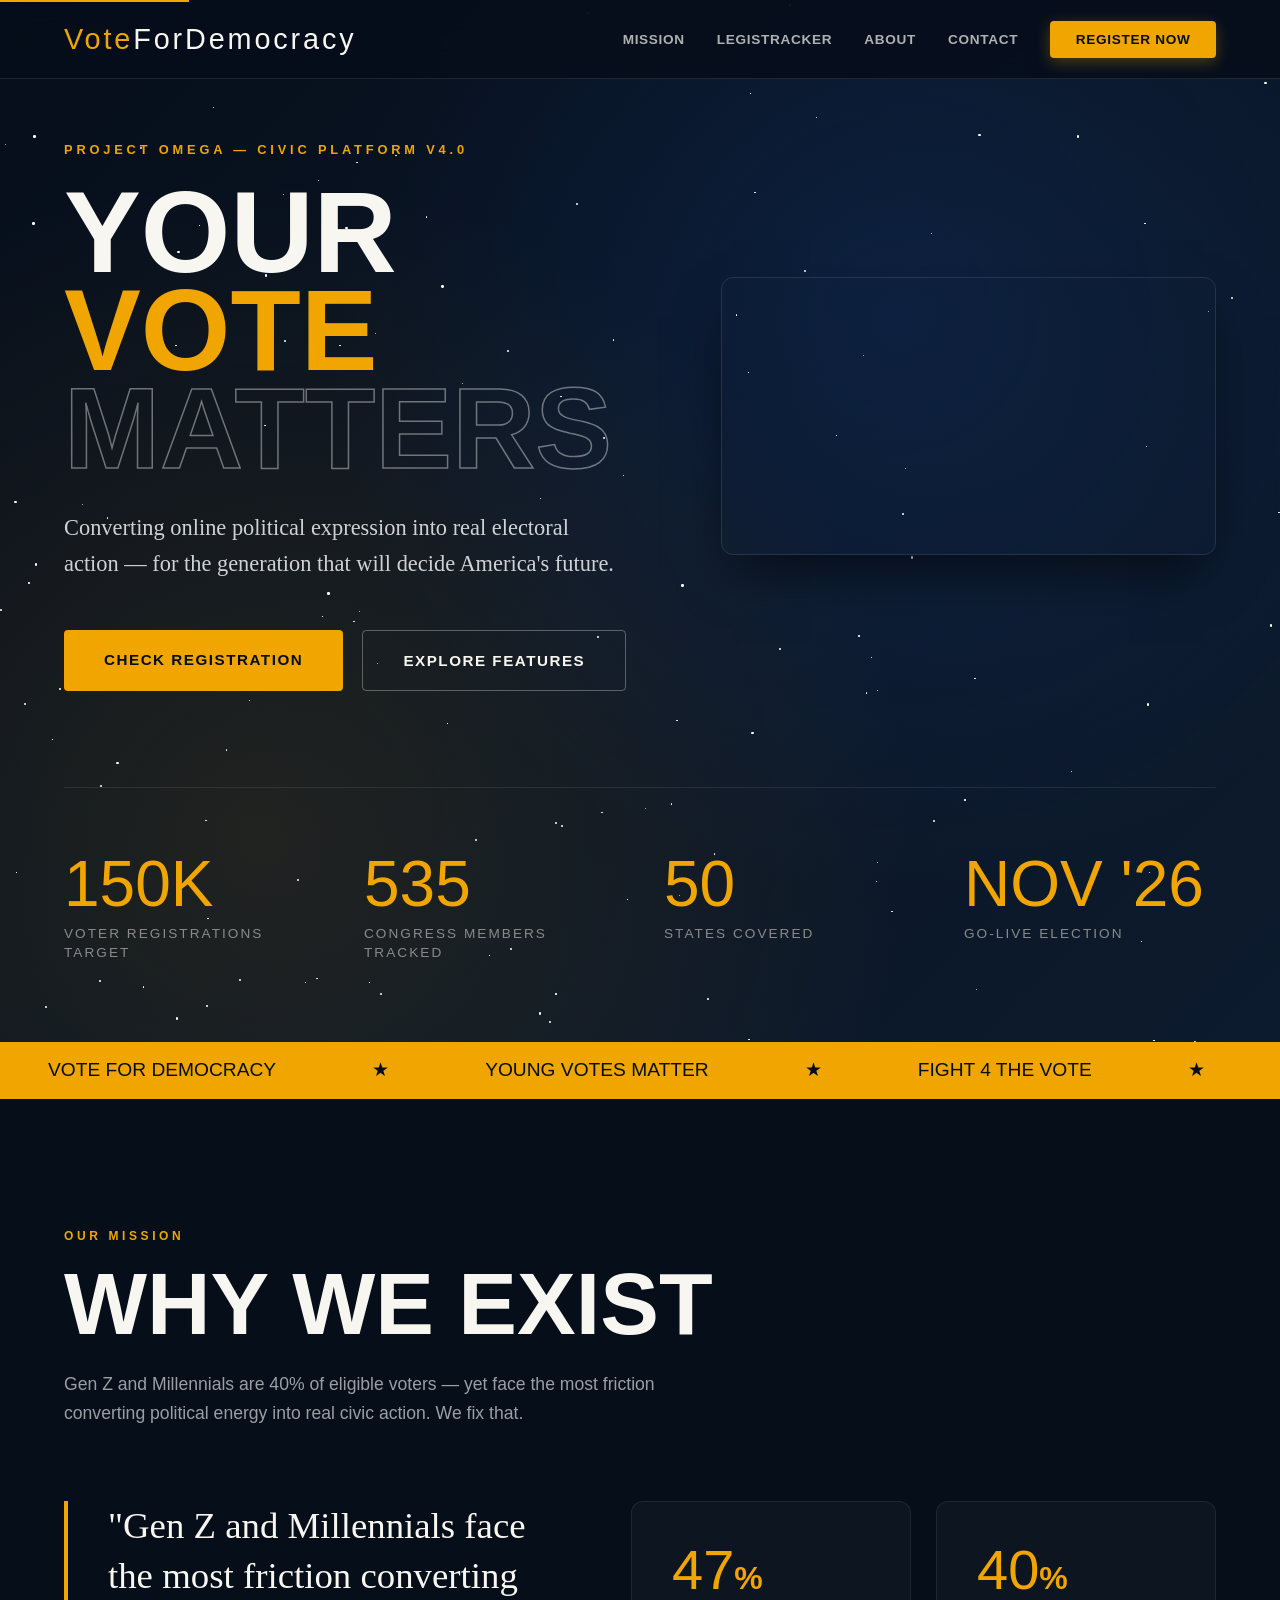
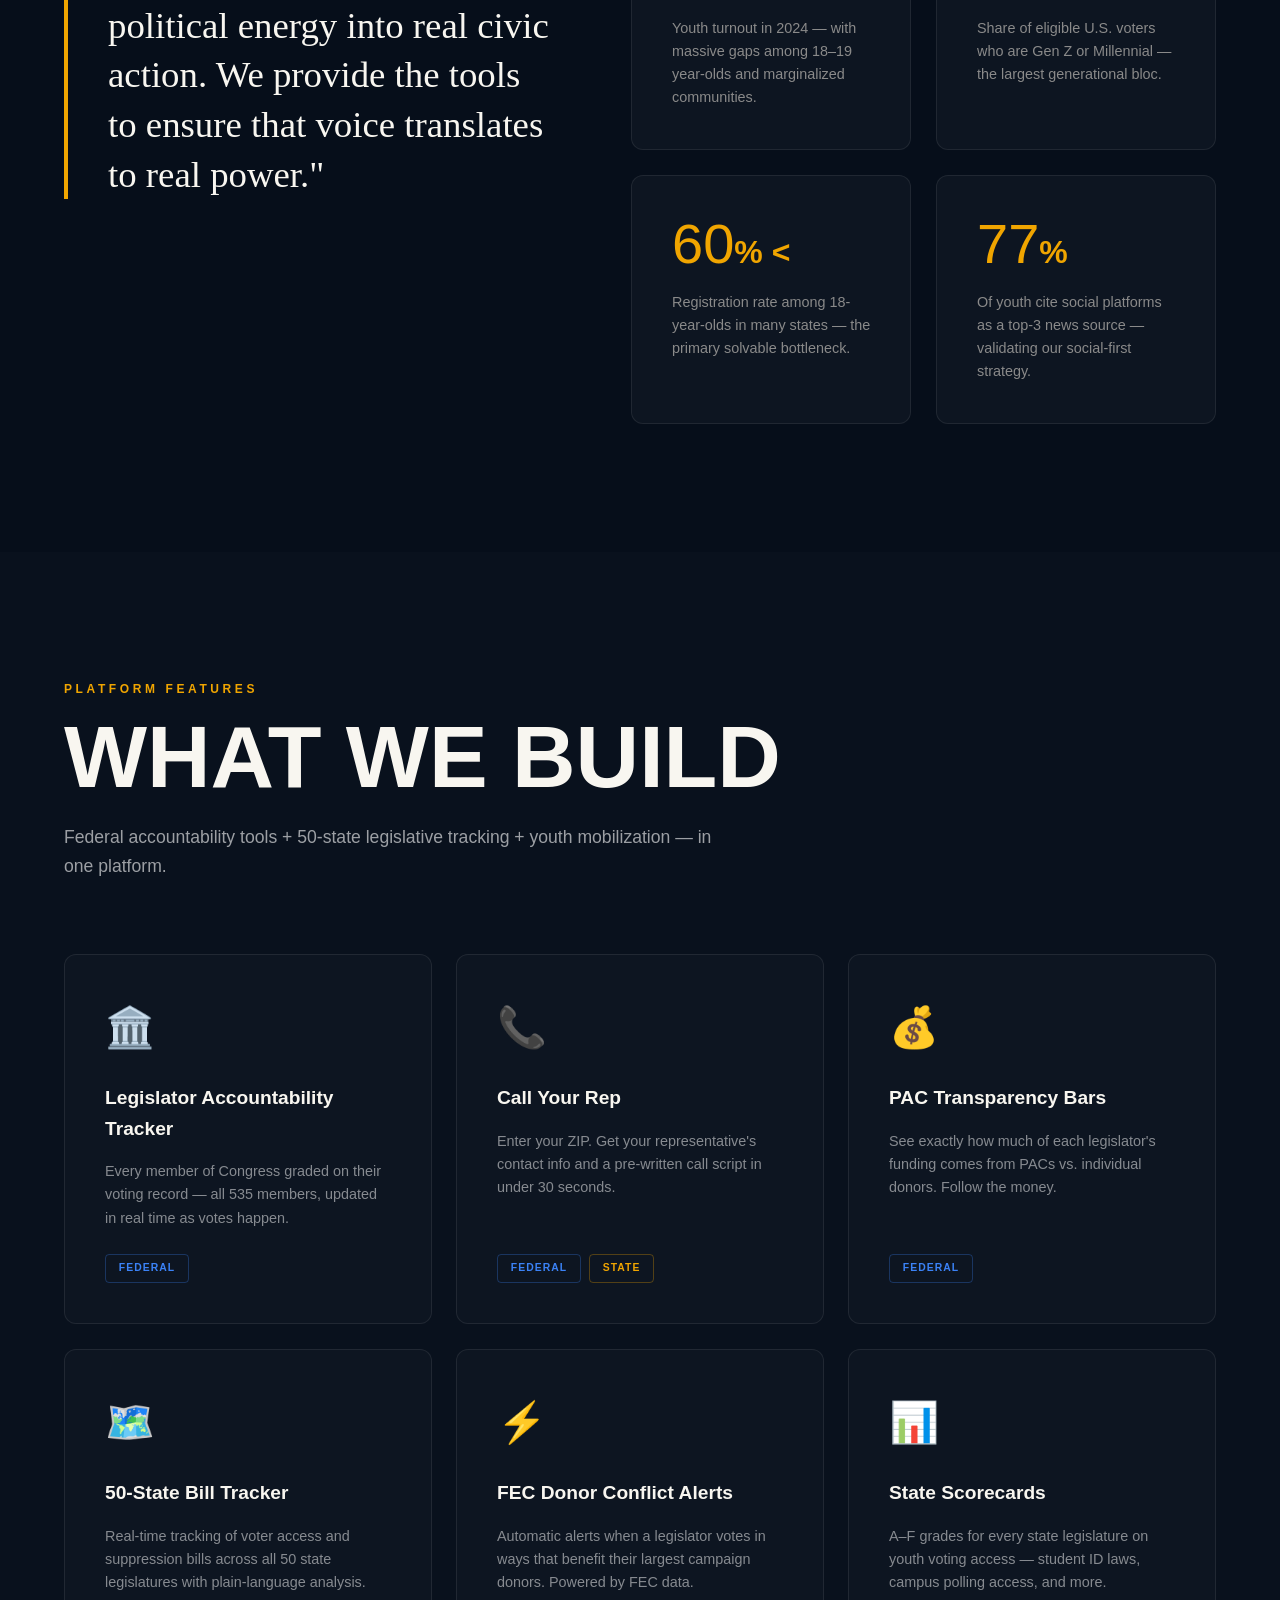
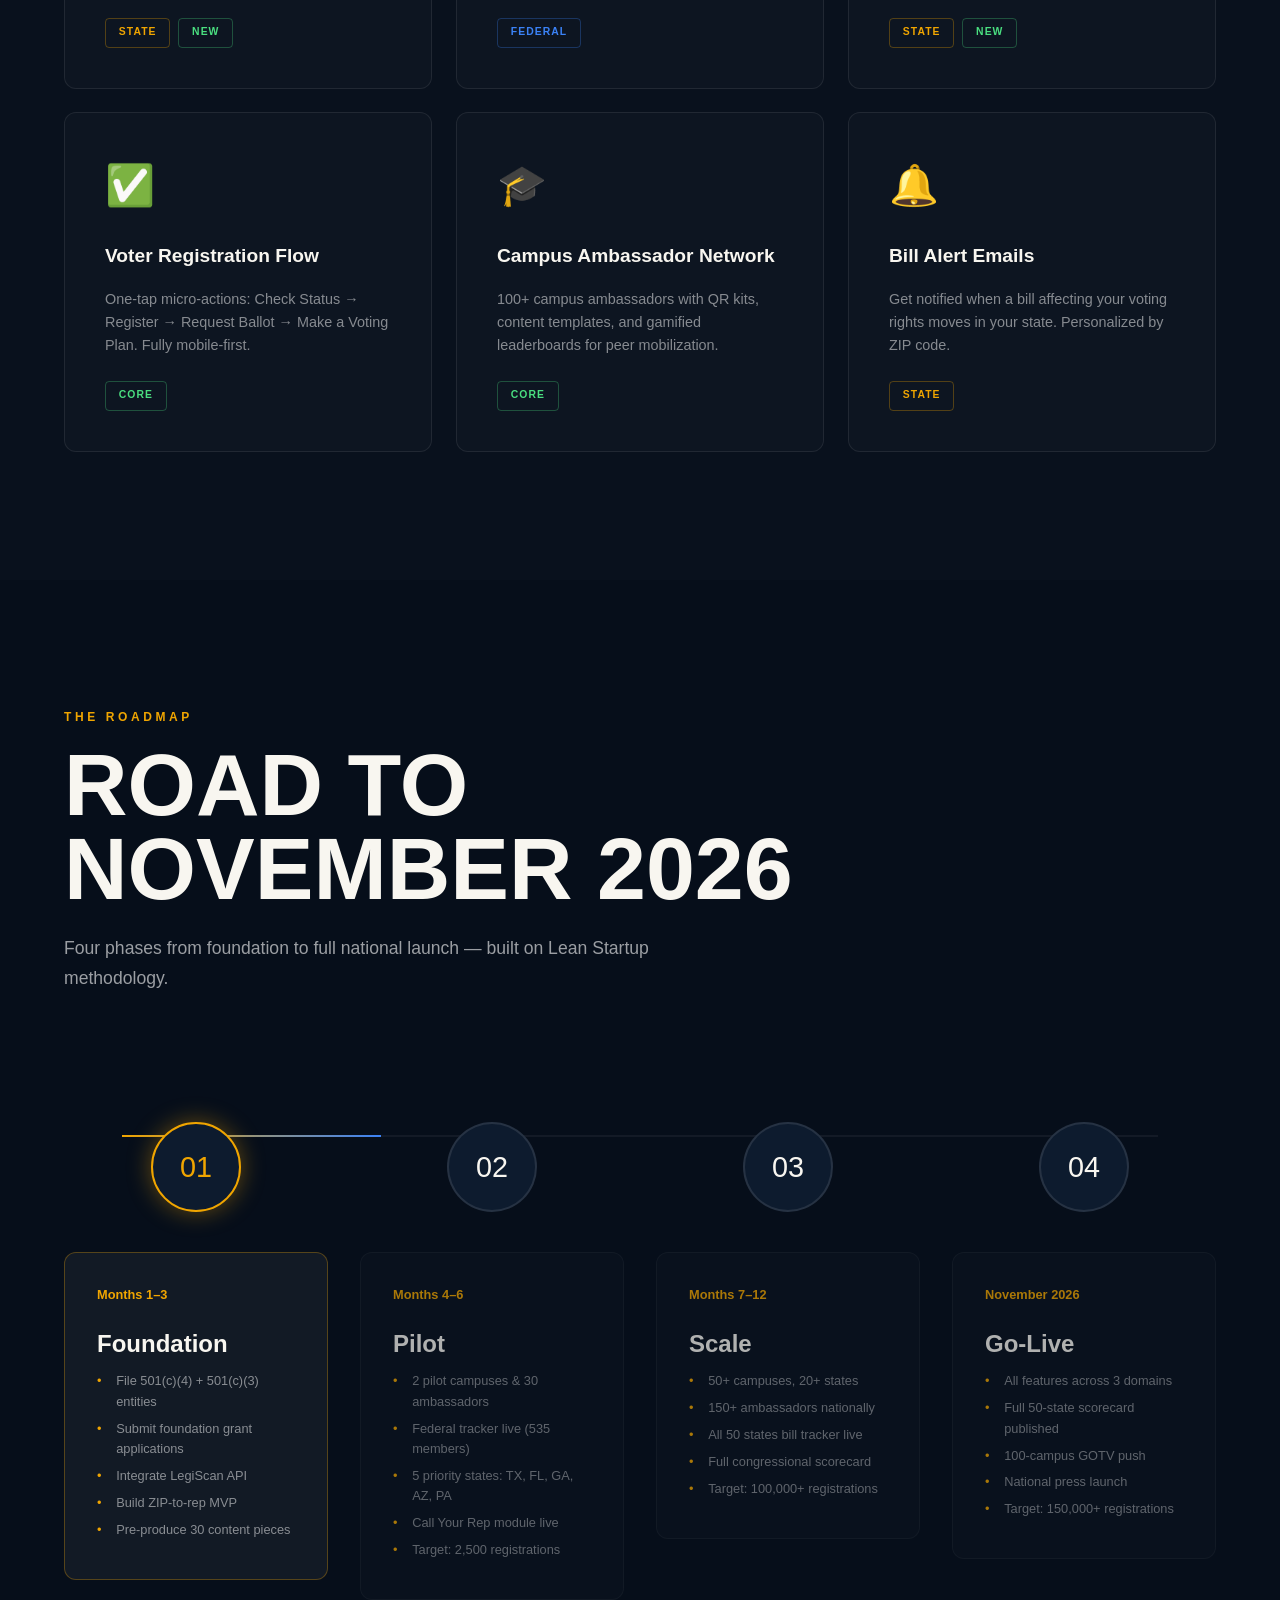
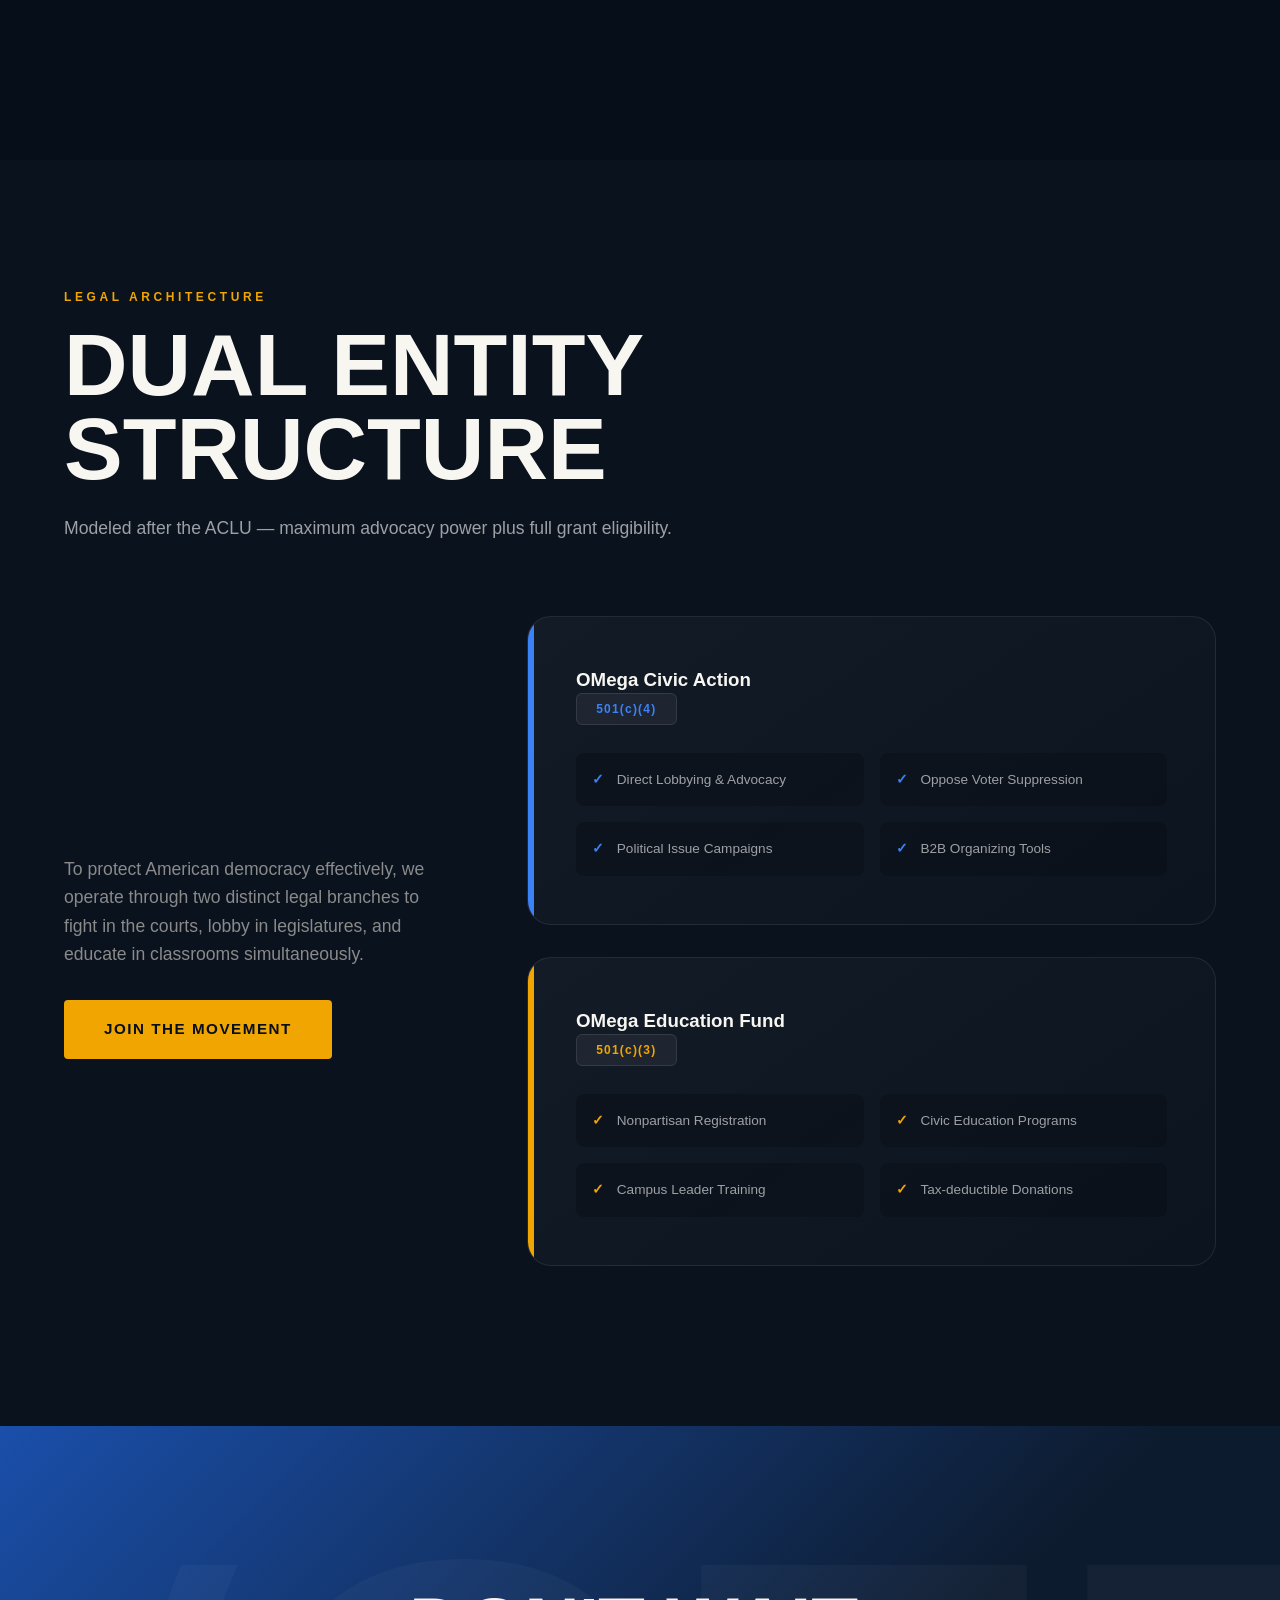
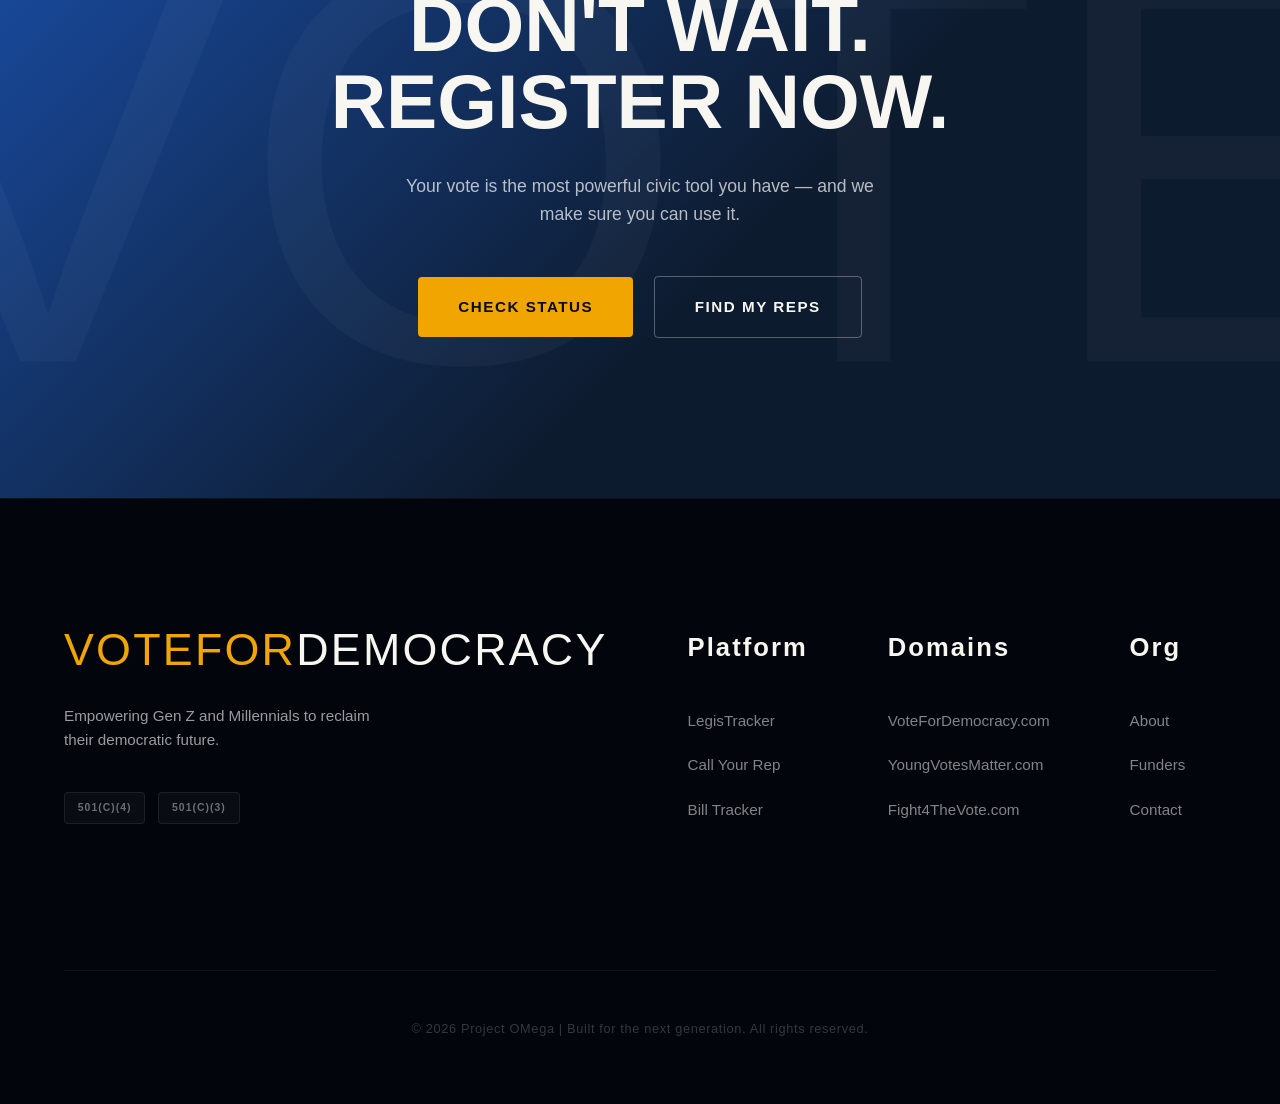
==== commit 0c58e49d: "Update index.html" ====
--- a/index.html
+++ b/index.html
@@ -44,16 +44,16 @@
     <a href="#main-content" class="skip-link">Skip to main content</a>
 
     <nav id="main-nav">
-        <a href="#" class="nav-logo" aria-label="Vote For Democracy Home"><span>Vote</span>ForDemocracy</a>
+        <a href="index.html" class="nav-logo" aria-label="Vote For Democracy Home"><span>Vote</span>ForDemocracy</a>
         <button class="menu-toggle" id="mobile-menu" aria-label="Toggle navigation" aria-expanded="false">
             <span></span><span></span><span></span>
         </button>
         <ul class="nav-links">
             <li><a href="#mission">Mission</a></li>
-            <li><a href="#platform">Platform</a></li>
-            <li><a href="#roadmap">Go-Live</a></li>
-            <li><a href="#structure">Structure</a></li>
-            <li><a href="#register" class="nav-cta" target="_blank" rel="noopener noreferrer">Register Now</a></li>
+            <li><a href="legistracker.html">LegisTracker</a></li>
+            <li><a href="about.html">About</a></li>
+            <li><a href="contact.html">Contact</a></li>
+            <li><a href="#register" class="nav-cta">Register Now</a></li>
         </ul>
     </nav>
 
@@ -69,8 +69,8 @@
                         <h1 class="hero-title">YOUR <span class="accent">VOTE</span><br><span class="outline">MATTERS</span></h1>
                         <p class="hero-sub">Converting online political expression into real electoral action — for the generation that will decide America's future.</p>
                         <div class="btn-group">
-                            <a href="#register" class="btn btn-primary" target="_blank" rel="noopener noreferrer">Check Registration</a>
-                            <a href="#platform" class="btn btn-outline">Explore Features</a>
+                            <a href="#register" class="btn btn-primary">Check Registration</a>
+                            <a href="legistracker.html" class="btn btn-outline">Explore Features</a>
                         </div>
                     </div>
                     <div class="hero-media">
@@ -313,43 +313,12 @@
             </div>
         </section>
 
-        <section id="kpis">
-            <div class="section-header reveal">
-                <span class="section-label">Success Metrics</span>
-                <h2 class="section-title">GO-LIVE TARGETS</h2>
-                <p class="section-sub">Concrete benchmarks for our November 2026 impact.</p>
-            </div>
-            
-            <div class="kpi-grid">
-                <div class="kpi-card reveal">
-                    <div class="kpi-num" data-target="150000">0</div>
-                    <div class="kpi-unit">Verified Registrations</div>
-                    <p class="kpi-label">Voter registrations completed through the platform.</p>
-                </div>
-                <div class="kpi-card reveal">
-                    <div class="kpi-num" data-target="75000">0</div>
-                    <div class="kpi-unit">Legislator Contacts</div>
-                    <p class="kpi-label">Direct calls and emails to federal and state representatives.</p>
-                </div>
-                <div class="kpi-card reveal">
-                    <div class="kpi-num" data-target="500">0</div>
-                    <div class="kpi-unit">Bills Tracked</div>
-                    <p class="kpi-label">State and federal bills analyzed with community impact reports.</p>
-                </div>
-                <div class="kpi-card reveal">
-                    <div class="kpi-num" data-target="500000">0</div>
-                    <div class="kpi-unit">Monthly Active Users</div>
-                    <p class="kpi-label">Combined reach across all three strategic domains.</p>
-                </div>
-            </div>
-        </section>
-
         <section class="cta-section" id="register">
             <h2 class="reveal" style="font-family:'Bebas Neue', sans-serif; font-size: clamp(3rem, 6vw, 5rem); line-height: 1;">DON'T WAIT.<br>REGISTER NOW.</h2>
             <p class="reveal" style="font-size:1.1rem; color:rgba(255,255,255,0.7); margin: 2rem auto 3rem; max-width:500px;">Your vote is the most powerful civic tool you have — and we make sure you can use it.</p>
             <div class="actions reveal">
                 <a href="#" class="btn btn-primary" target="_blank" rel="noopener noreferrer">Check Status</a>
-                <a href="#" class="btn btn-outline" style="margin-left:1rem;" target="_blank" rel="noopener noreferrer">Find My Reps</a>
+                <a href="contact.html" class="btn btn-outline" style="margin-left:1rem;">Find My Reps</a>
             </div>
         </section>
     </main>
@@ -370,27 +339,27 @@
             <div class="footer-col">
                 <h4>Platform</h4>
                 <ul>
-                    <li><a href="#">LegisTracker</a></li>
-                    <li><a href="#">Call Your Rep</a></li>
-                    <li><a href="#">Bill Tracker</a></li>
+                    <li><a href="legistracker.html">LegisTracker</a></li>
+                    <li><a href="#platform">Call Your Rep</a></li>
+                    <li><a href="#platform">Bill Tracker</a></li>
                 </ul>
             </div>
             
             <div class="footer-col">
                 <h4>Domains</h4>
                 <ul>
-                    <li><a href="#">VoteForDemocracy.com</a></li>
-                    <li><a href="#">YoungVotesMatter.com</a></li>
-                    <li><a href="#">Fight4TheVote.com</a></li>
+                    <li><a href="index.html">VoteForDemocracy.com</a></li>
+                    <li><a href="index.html">YoungVotesMatter.com</a></li>
+                    <li><a href="index.html">Fight4TheVote.com</a></li>
                 </ul>
             </div>
             
             <div class="footer-col">
                 <h4>Org</h4>
                 <ul>
-                    <li><a href="#">About</a></li>
-                    <li><a href="#">Funders</a></li>
-                    <li><a href="#">Contact</a></li>
+                    <li><a href="about.html">About</a></li>
+                    <li><a href="funders.html">Funders</a></li>
+                    <li><a href="contact.html">Contact</a></li>
                 </ul>
             </div>
         </div>
@@ -402,4 +371,4 @@
 
     <script src="js/main.js" defer></script>
 </body>
-</html>+</html>
--- a/css/style.css
+++ b/css/style.css
@@ -404,4 +404,85 @@
     .menu-toggle { display: flex; }
     section { padding: 5rem 5%; }
     .hero-stats { gap: 2rem; }
-}+}
+
+/* =========================================
+   INTERNAL PAGES & FORMS
+   ========================================= */
+.hero-internal {
+    min-height: 50vh;
+    padding: 180px 5% 80px;
+    text-align: center;
+    display: flex;
+    flex-direction: column;
+    justify-content: center;
+    align-items: center;
+}
+
+.content-section {
+    max-width: 900px;
+    margin: 0 auto;
+    padding: 4rem 5%;
+}
+
+.content-section p {
+    font-size: 1.1rem;
+    color: rgba(255, 255, 255, 0.8);
+    margin-bottom: 2rem;
+    line-height: 1.8;
+}
+
+/* Contact Form UI */
+.contact-form {
+    max-width: 650px;
+    margin: 0 auto;
+    display: flex;
+    flex-direction: column;
+    gap: 1.5rem;
+    background: rgba(255, 255, 255, 0.02);
+    border: 1px solid rgba(255, 255, 255, 0.08);
+    padding: 3rem;
+    border-radius: 16px;
+}
+
+.form-group {
+    display: flex;
+    flex-direction: column;
+    text-align: left;
+    gap: 0.5rem;
+}
+
+.form-group label {
+    font-size: 0.85rem;
+    font-weight: 700;
+    color: var(--gold);
+    text-transform: uppercase;
+    letter-spacing: 0.1em;
+}
+
+.form-input {
+    width: 100%;
+    padding: 1.2rem;
+    background: rgba(0, 0, 0, 0.3);
+    border: 1px solid rgba(255, 255, 255, 0.1);
+    border-radius: 8px;
+    color: var(--white);
+    font-family: 'DM Sans', sans-serif;
+    transition: var(--transition);
+}
+
+.form-input:focus {
+    border-color: var(--sky);
+    outline: none;
+    background: rgba(255, 255, 255, 0.05);
+    box-shadow: 0 0 15px rgba(59, 130, 246, 0.2);
+}
+
+textarea.form-input {
+    min-height: 180px;
+    resize: vertical;
+}
+
+@media (max-width: 768px) {
+    .contact-form { padding: 2rem 1.5rem; }
+}
